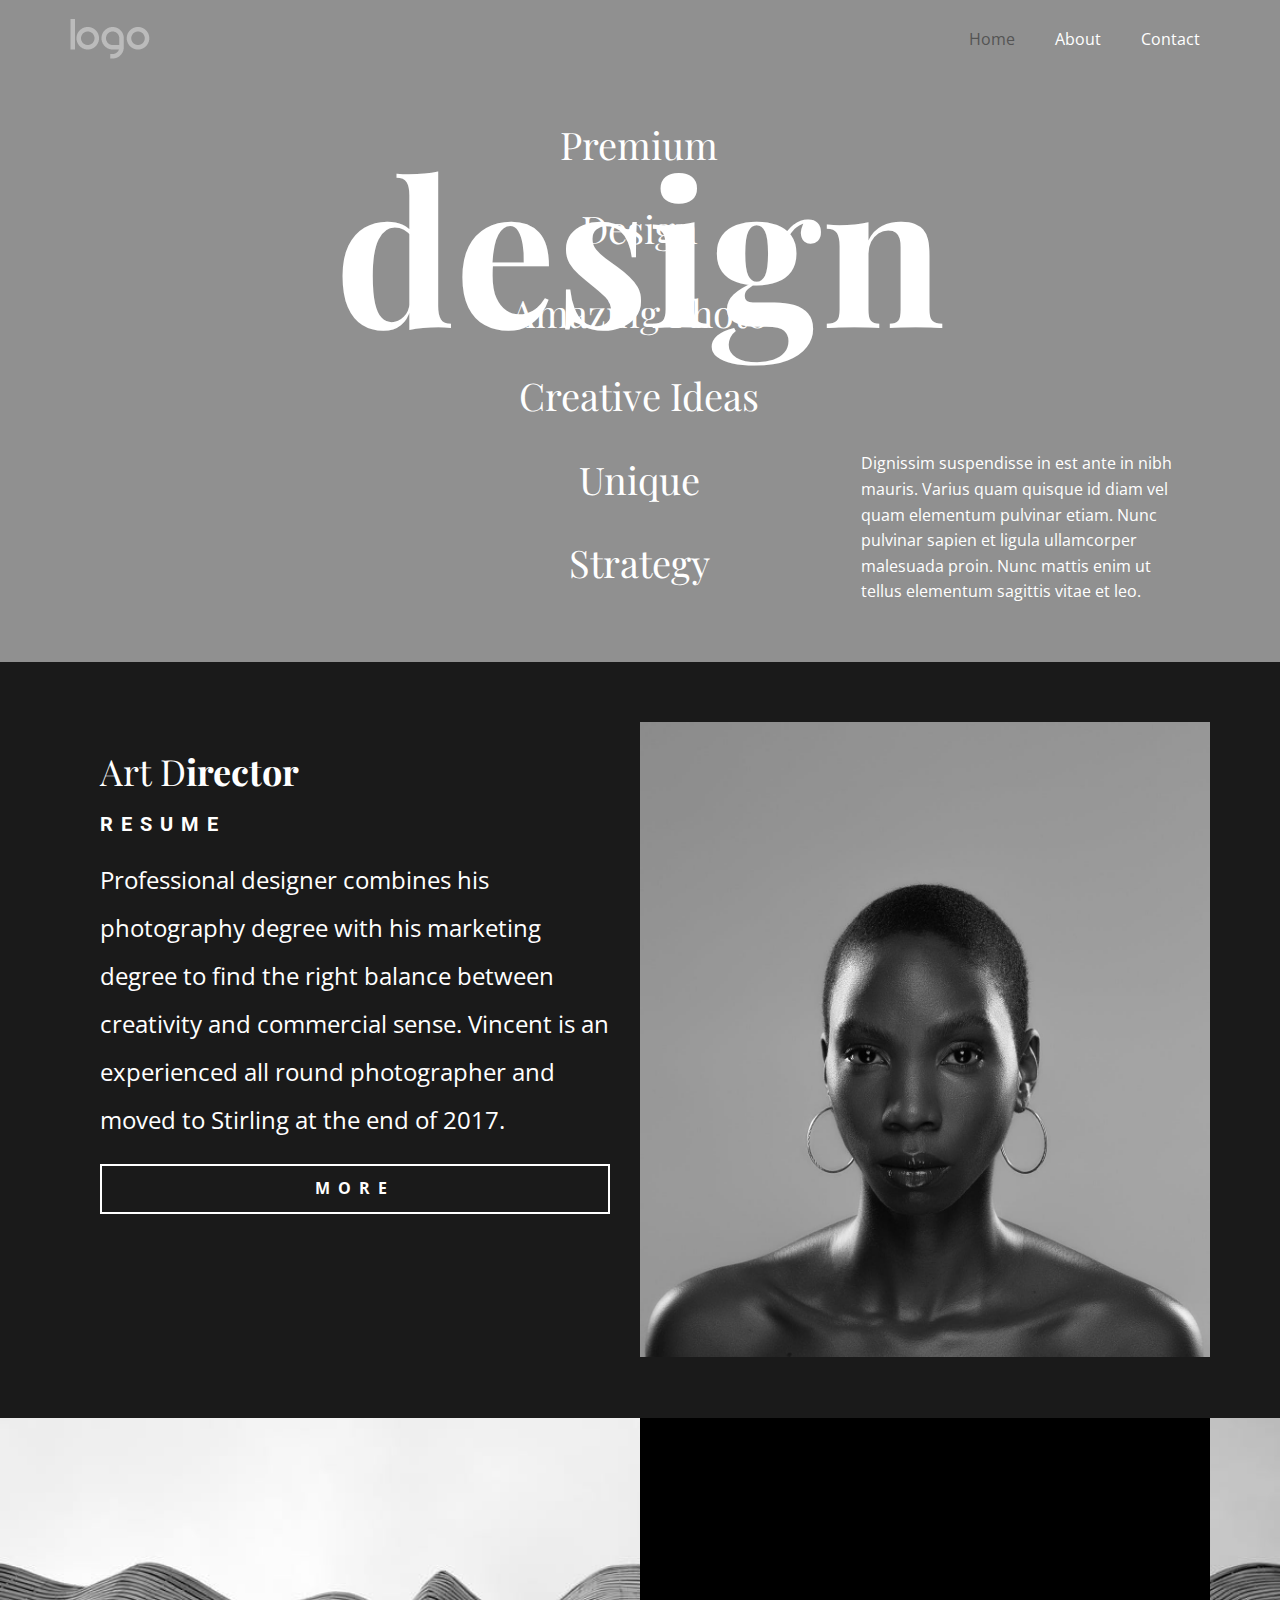
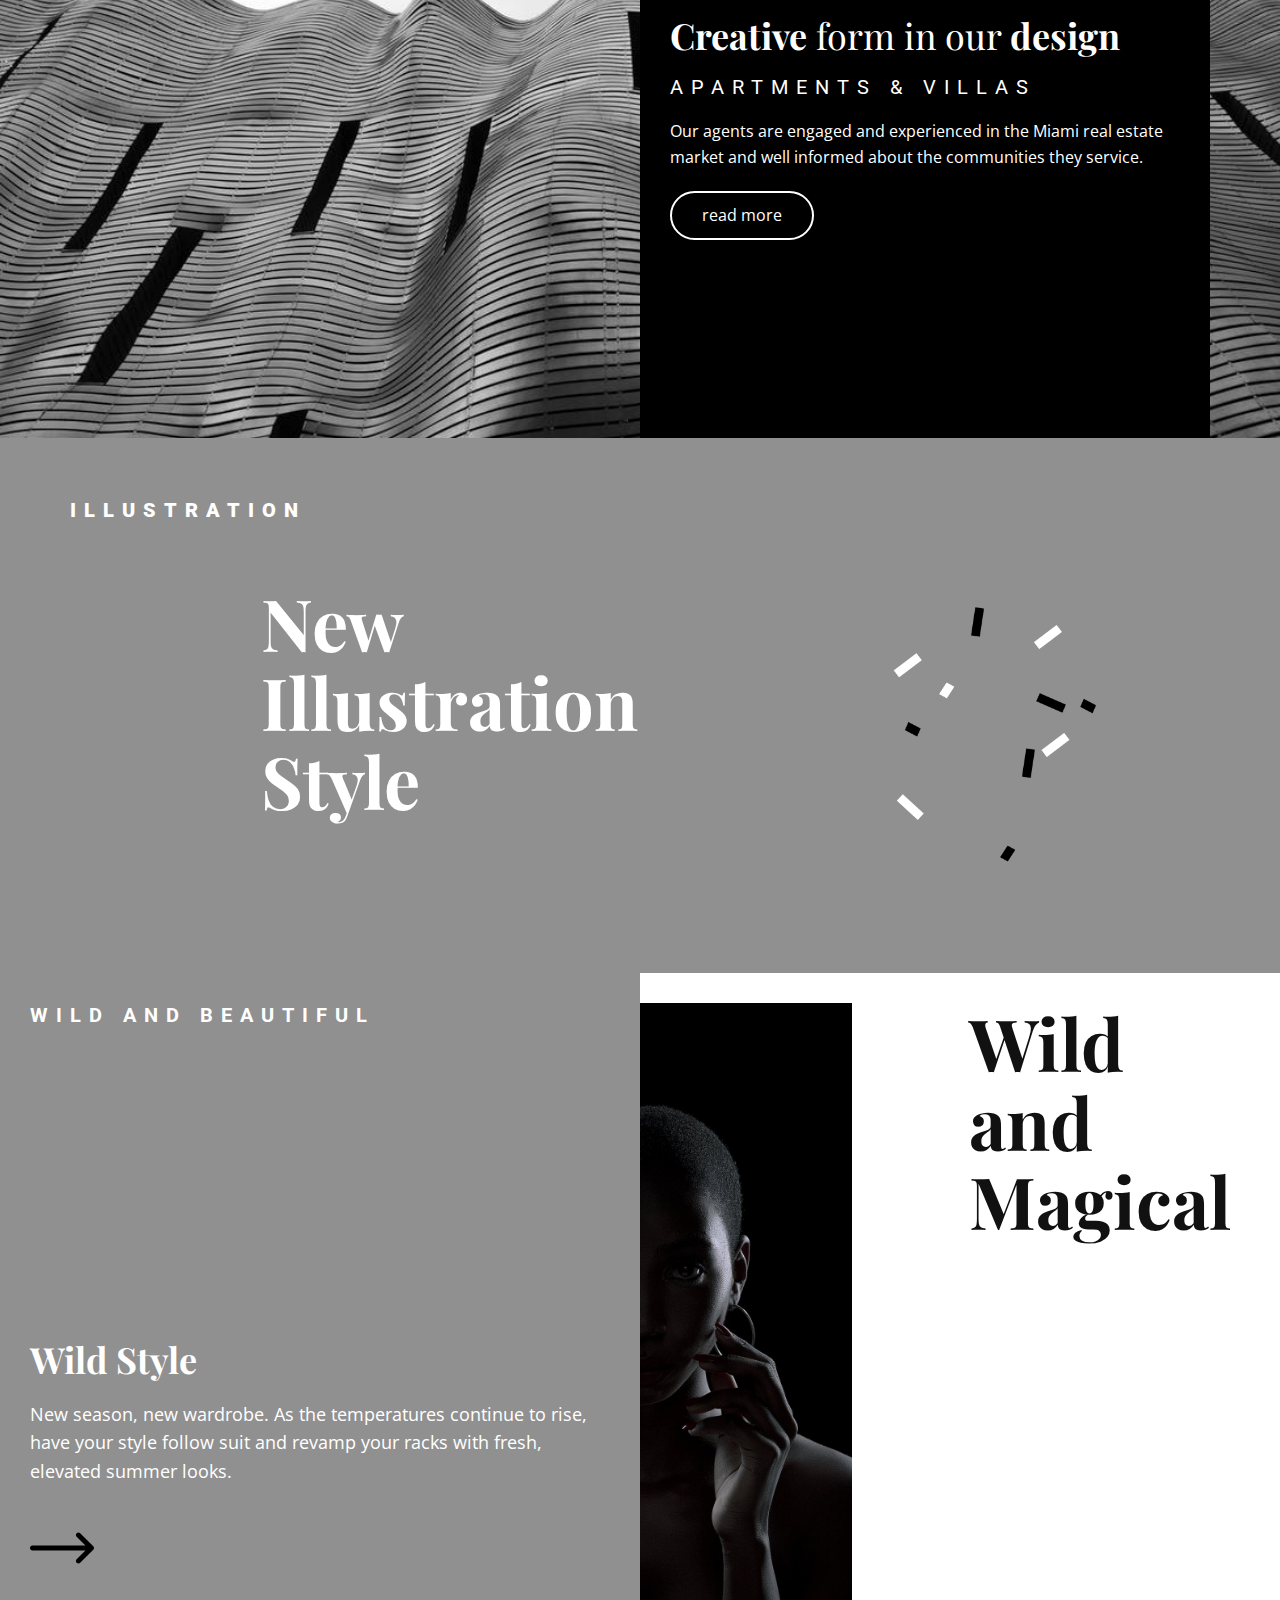
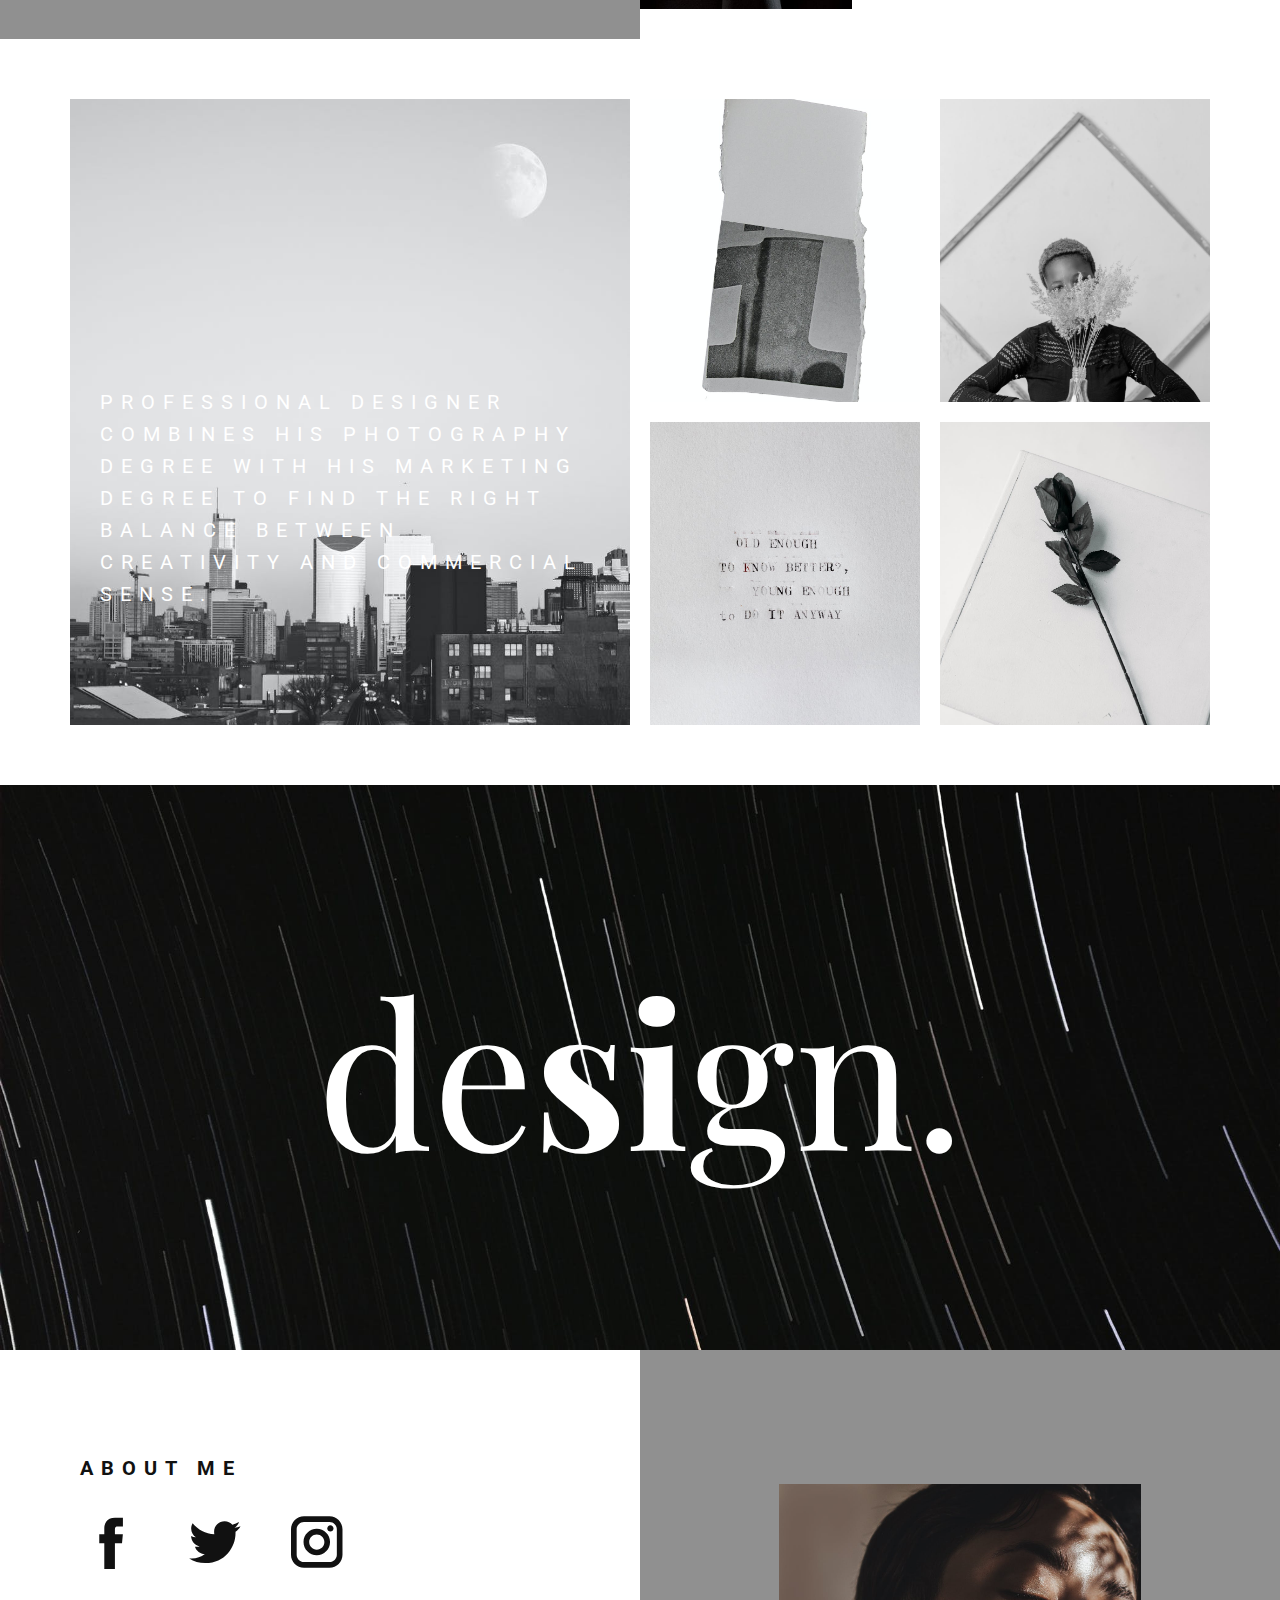
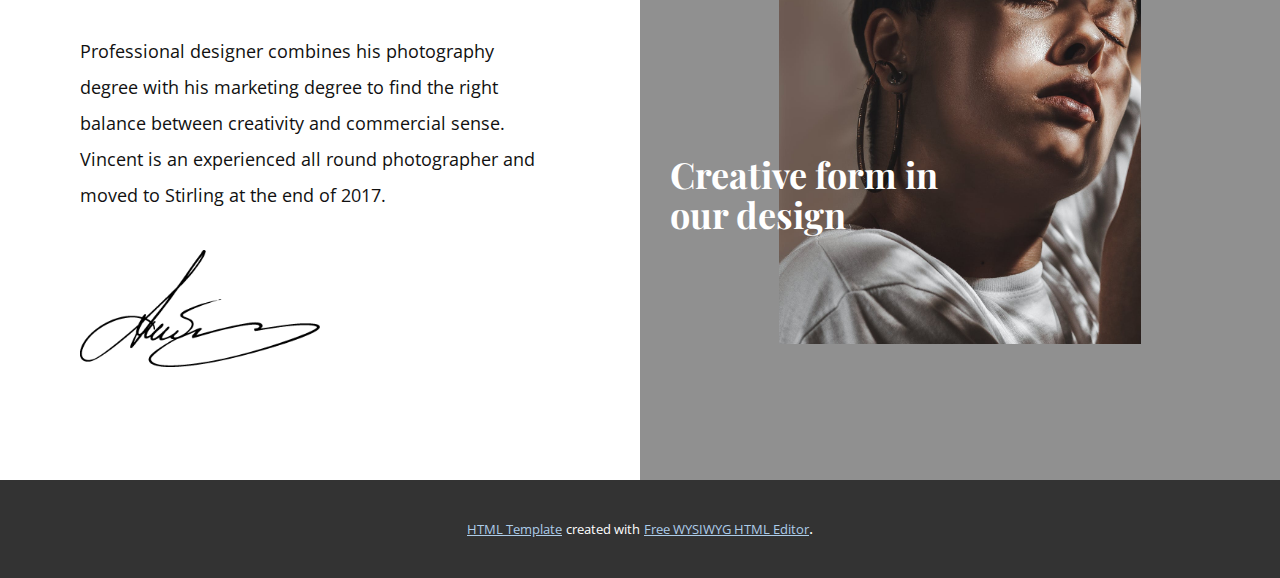
==== index.html @ 9ad0cefd "test webside" ====
<!DOCTYPE html>
<html style="font-size: 16px;">
  <head>
    <meta name="viewport" content="width=device-width, initial-scale=1.0">
    <meta charset="utf-8">
    <meta name="keywords" content="design, Premium DesignAmazing PhotoCreative IdeasUnique Strategy, Art Director, Creative form in our design, New Illustration Style, Wild Style, Wildand Magical, design., Creative form in our design">
    <meta name="description" content="">
    <meta name="page_type" content="np-template-header-footer-from-plugin">
    <title>Home</title>
    <link rel="stylesheet" href="nicepage.css" media="screen">
<link rel="stylesheet" href="Home.css" media="screen">
    <script class="u-script" type="text/javascript" src="jquery.js" defer=""></script>
    <script class="u-script" type="text/javascript" src="nicepage.js" defer=""></script>
    <meta name="generator" content="Nicepage 3.22.0, nicepage.com">
    <link id="u-theme-google-font" rel="stylesheet" href="https://fonts.googleapis.com/css?family=Roboto:100,100i,300,300i,400,400i,500,500i,700,700i,900,900i|Open+Sans:300,300i,400,400i,600,600i,700,700i,800,800i">
    <link id="u-page-google-font" rel="stylesheet" href="https://fonts.googleapis.com/css?family=Playfair+Display:400,400i,500,500i,600,600i,700,700i,800,800i,900,900i">
    
    
    
    
    
    
    
    
    
    <script type="application/ld+json">{
		"@context": "http://schema.org",
		"@type": "Organization",
		"name": "karan",
		"logo": "images/default-logo.png"
}</script>
    <meta name="theme-color" content="#478ac9">
    <meta property="og:title" content="Home">
    <meta property="og:type" content="website">
  </head>
  <body data-home-page="Home.html" data-home-page-title="Home" class="u-body u-overlap u-overlap-contrast u-overlap-transparent"><header class="u-align-center-xs u-clearfix u-custom-color-1 u-header u-header" id="sec-3ee1" data-animation-name="" data-animation-duration="0" data-animation-delay="0" data-animation-direction=""><div class="u-clearfix u-sheet u-sheet-1">
        <a href="https://nicepage.com" class="u-image u-logo u-image-1" data-image-width="80" data-image-height="40">
          <img src="images/default-logo.png" class="u-logo-image u-logo-image-1">
        </a>
        <nav class="u-align-left u-menu u-menu-dropdown u-nav-spacing-25 u-offcanvas u-menu-1">
          <div class="menu-collapse" style="font-size: 1rem; letter-spacing: 0px; font-weight: 400;">
            <a class="u-button-style u-custom-active-border-color u-custom-border u-custom-border-color u-custom-borders u-custom-hover-border-color u-custom-left-right-menu-spacing u-custom-padding-bottom u-custom-text-active-color u-custom-text-color u-custom-text-hover-color u-custom-top-bottom-menu-spacing u-nav-link" href="#" style="padding: 2px 0px; font-size: calc(1em + 4px);">
              <svg class="u-svg-link" preserveAspectRatio="xMidYMin slice" viewBox="0 0 302 302" style=""><use xmlns:xlink="http://www.w3.org/1999/xlink" xlink:href="#svg-7b92"></use></svg>
              <svg xmlns="http://www.w3.org/2000/svg" xmlns:xlink="http://www.w3.org/1999/xlink" version="1.1" id="svg-7b92" x="0px" y="0px" viewBox="0 0 302 302" style="enable-background:new 0 0 302 302;" xml:space="preserve" class="u-svg-content"><g><rect y="36" width="302" height="30"></rect><rect y="236" width="302" height="30"></rect><rect y="136" width="302" height="30"></rect>
</g><g></g><g></g><g></g><g></g><g></g><g></g><g></g><g></g><g></g><g></g><g></g><g></g><g></g><g></g><g></g></svg>
            </a>
          </div>
          <div class="u-custom-menu u-nav-container">
            <ul class="u-custom-font u-nav u-spacing-20 u-text-font u-unstyled u-nav-1"><li class="u-nav-item"><a class="u-border-active-palette-1-base u-border-hover-palette-1-base u-button-style u-nav-link u-text-active-custom-color-2 u-text-body-alt-color u-text-hover-custom-color-3" href="Home.html" style="padding: 10px;">Home</a>
</li><li class="u-nav-item"><a class="u-border-active-palette-1-base u-border-hover-palette-1-base u-button-style u-nav-link u-text-active-custom-color-2 u-text-body-alt-color u-text-hover-custom-color-3" href="About.html" style="padding: 10px;">About</a>
</li><li class="u-nav-item"><a class="u-border-active-palette-1-base u-border-hover-palette-1-base u-button-style u-nav-link u-text-active-custom-color-2 u-text-body-alt-color u-text-hover-custom-color-3" href="Contact.html" style="padding: 10px;">Contact</a>
</li></ul>
          </div>
          <div class="u-custom-menu u-nav-container-collapse">
            <div class="u-align-center u-black u-container-style u-inner-container-layout u-opacity u-opacity-95 u-sidenav">
              <div class="u-sidenav-overflow">
                <div class="u-menu-close"></div>
                <ul class="u-align-center u-nav u-popupmenu-items u-unstyled u-nav-2"><li class="u-nav-item"><a class="u-button-style u-nav-link" href="Home.html" style="padding: 10px;">Home</a>
</li><li class="u-nav-item"><a class="u-button-style u-nav-link" href="About.html" style="padding: 10px;">About</a>
</li><li class="u-nav-item"><a class="u-button-style u-nav-link" href="Contact.html" style="padding: 10px;">Contact</a>
</li></ul>
              </div>
            </div>
            <div class="u-black u-menu-overlay u-opacity u-opacity-70"></div>
          </div>
        </nav>
      </div></header>
    <section class="u-clearfix u-custom-color-1 u-section-1" id="sec-aeba">
      <div class="u-clearfix u-sheet u-sheet-1">
        <h1 class="u-align-center u-custom-font u-font-playfair-display u-text u-text-body-alt-color u-text-default u-text-1">design</h1>
        <div class="u-clearfix u-expanded-width-lg u-expanded-width-md u-expanded-width-sm u-expanded-width-xs u-layout-wrap u-layout-wrap-1">
          <div class="u-layout">
            <div class="u-layout-row">
              <div class="u-align-center u-container-style u-layout-cell u-size-30 u-layout-cell-1">
                <div class="u-container-layout u-valign-bottom u-container-layout-1">
                  <h2 class="u-custom-font u-font-playfair-display u-text u-text-white u-text-2">Premium Design<br>Amazing Photo<br>Creative Ideas<br>Unique Strategy<br>
                  </h2>
                </div>
              </div>
              <div class="u-container-style u-layout-cell u-size-30 u-layout-cell-2">
                <div class="u-container-layout u-valign-bottom-lg u-valign-bottom-md u-valign-bottom-sm u-valign-bottom-xl u-container-layout-2">
                  <p class="u-text u-text-3">Dignissim suspendisse in est ante in nibh mauris. Varius quam quisque id diam vel quam elementum pulvinar etiam. Nunc pulvinar sapien et ligula ullamcorper malesuada proin. Nunc mattis enim ut tellus elementum sagittis vitae et leo.</p>
                </div>
              </div>
            </div>
          </div>
        </div>
      </div>
    </section>
    <section class="u-align-left u-clearfix u-grey-90 u-section-2" id="carousel_1fb7">
      <div class="u-clearfix u-sheet u-sheet-1">
        <div class="u-clearfix u-expanded-width u-layout-wrap u-layout-wrap-1">
          <div class="u-layout">
            <div class="u-layout-row">
              <div class="u-container-style u-layout-cell u-left-cell u-size-30 u-layout-cell-1">
                <div class="u-container-layout u-container-layout-1">
                  <h1 class="u-custom-font u-font-playfair-display u-text u-text-body-alt-color u-text-1">Art D<b style="">irector</b>
                  </h1>
                  <h4 class="u-text u-text-2">resume</h4>
                  <p class="u-text u-text-3">Professional designer combines his photography degree with his marketing degree to find the right balance between creativity and commercial sense. Vincent is an experienced all round photographer and moved to Stirling at the end of 2017.</p>
                  <a href="https://nicepage.com/c/pricing-website-templates" class="u-border-2 u-border-white u-btn u-button-style u-hover-black u-none u-text-body-alt-color u-text-hover-white u-btn-1">more</a>
                </div>
              </div>
              <div class="u-container-style u-image u-layout-cell u-right-cell u-size-30 u-image-1" data-image-width="1200" data-image-height="1500">
                <div class="u-container-layout u-container-layout-2"></div>
              </div>
            </div>
          </div>
        </div>
      </div>
    </section>
    <section class="u-clearfix u-image u-section-3" id="carousel_cef8">
      <div class="u-clearfix u-sheet u-sheet-1">
        <div class="u-black u-container-style u-expanded-width-xs u-group u-group-1">
          <div class="u-container-layout u-valign-middle u-container-layout-1">
            <h2 class="u-custom-font u-font-playfair-display u-text u-text-default u-text-1"><b>Creative</b> form in our <b>design</b>
            </h2>
            <h5 class="u-text u-text-default u-text-2">Apartments&nbsp;&amp; Villas</h5>
            <p class="u-text u-text-default u-text-3">Our agents are engaged and experienced in the Miami real estate market and well informed about the communities they service.&nbsp;</p>
            <a href="https://nicepage.com/k/interactive-website-templates" class="u-border-2 u-border-white u-btn u-btn-round u-button-style u-none u-radius-30 u-btn-1">read more</a>
          </div>
        </div>
      </div>
    </section>
    <section class="u-clearfix u-custom-color-1 u-section-4" id="carousel_3bce">
      <div class="u-clearfix u-sheet u-sheet-1">
        <h4 class="u-text u-text-1">Illustration</h4>
        <div class="u-clearfix u-layout-wrap u-layout-wrap-1">
          <div class="u-layout">
            <div class="u-layout-row">
              <div class="u-align-left u-container-style u-layout-cell u-left-cell u-size-30-lg u-size-30-xl u-size-37-md u-size-37-sm u-size-37-xs u-layout-cell-1">
                <div class="u-container-layout u-container-layout-1">
                  <h1 class="u-custom-font u-font-playfair-display u-text u-text-2">New <font class="u-text-body-alt-color">Illustration</font> Style
                  </h1>
                </div>
              </div>
              <div class="u-container-style u-layout-cell u-right-cell u-size-23-md u-size-23-sm u-size-23-xs u-size-30-lg u-size-30-xl u-layout-cell-2">
                <div class="u-container-layout u-valign-middle-lg u-valign-middle-xl u-container-layout-2">
                  <img src="images/Untitled-3.png" alt="" class="u-expanded-width-md u-image u-image-default u-image-1" data-image-width="525" data-image-height="459">
                </div>
              </div>
            </div>
          </div>
        </div>
      </div>
    </section>
    <section class="u-clearfix u-valign-middle-sm u-valign-middle-xs u-section-5" id="carousel_fb68">
      <div class="u-clearfix u-expanded-width u-layout-wrap u-layout-wrap-1">
        <div class="u-layout">
          <div class="u-layout-row">
            <div class="u-container-style u-custom-color-1 u-layout-cell u-size-30 u-layout-cell-1">
              <div class="u-container-layout u-container-layout-1">
                <h6 class="u-align-left u-text u-text-1">wild and beautiful</h6>
                <h2 class="u-custom-font u-font-playfair-display u-text u-text-2">Wild Style</h2>
                <p class="u-text u-text-default u-text-3">New season, new wardrobe. As the temperatures continue to rise, have your style follow suit and revamp your racks with fresh, elevated summer looks.</p><span class="u-icon u-icon-circle u-text-black u-icon-1"><svg class="u-svg-link" preserveAspectRatio="xMidYMin slice" viewBox="0 0 512 512" style=""><use xmlns:xlink="http://www.w3.org/1999/xlink" xlink:href="#svg-0090"></use></svg><svg xmlns="http://www.w3.org/2000/svg" xmlns:xlink="http://www.w3.org/1999/xlink" version="1.1" xml:space="preserve" class="u-svg-content" viewBox="0 0 512 512" x="0px" y="0px" id="svg-0090" style="enable-background:new 0 0 512 512;"><g><g><path d="M506.134,241.843c-0.006-0.006-0.011-0.013-0.018-0.019l-104.504-104c-7.829-7.791-20.492-7.762-28.285,0.068    c-7.792,7.829-7.762,20.492,0.067,28.284L443.558,236H20c-11.046,0-20,8.954-20,20c0,11.046,8.954,20,20,20h423.557    l-70.162,69.824c-7.829,7.792-7.859,20.455-0.067,28.284c7.793,7.831,20.457,7.858,28.285,0.068l104.504-104    c0.006-0.006,0.011-0.013,0.018-0.019C513.968,262.339,513.943,249.635,506.134,241.843z"></path>
</g>
</g></svg></span>
              </div>
            </div>
            <div class="u-container-style u-layout-cell u-size-14 u-layout-cell-2">
              <div class="u-container-layout u-valign-middle-md u-valign-middle-sm u-valign-middle-xs u-valign-top-lg u-valign-top-xl u-container-layout-2">
                <img class="u-image u-image-1" src="images/pexels-photo-5702038.jpeg">
              </div>
            </div>
            <div class="u-container-style u-layout-cell u-size-16 u-layout-cell-3">
              <div class="u-container-layout u-valign-top-md u-valign-top-sm u-valign-top-xs u-container-layout-3">
                <h1 class="u-custom-font u-font-playfair-display u-text u-title u-text-4">Wild<br>and Magical
                </h1>
              </div>
            </div>
          </div>
        </div>
      </div>
    </section>
    <section class="u-clearfix u-section-6" id="carousel_2c53">
      <div class="u-clearfix u-sheet u-valign-middle u-sheet-1">
        <div class="u-clearfix u-expanded-width u-gutter-20 u-layout-wrap u-layout-wrap-1">
          <div class="u-layout">
            <div class="u-layout-row">
              <div class="u-size-30 u-size-60-md">
                <div class="u-layout-col">
                  <div class="u-container-style u-image u-layout-cell u-size-60 u-image-1">
                    <div class="u-container-layout u-valign-middle u-container-layout-1">
                      <h5 class="u-text u-text-body-alt-color u-text-1">Professional designer combines his photography degree with his marketing degree to find the right balance between creativity and commercial sense.</h5>
                    </div>
                  </div>
                </div>
              </div>
              <div class="u-size-30 u-size-60-md">
                <div class="u-layout-col">
                  <div class="u-size-30">
                    <div class="u-layout-row">
                      <div class="u-container-style u-image u-layout-cell u-size-30 u-image-2">
                        <div class="u-container-layout u-container-layout-2"></div>
                      </div>
                      <div class="u-container-style u-image u-layout-cell u-size-30 u-image-3">
                        <div class="u-container-layout u-container-layout-3"></div>
                      </div>
                    </div>
                  </div>
                  <div class="u-size-30">
                    <div class="u-layout-row">
                      <div class="u-container-style u-image u-layout-cell u-size-30 u-image-4">
                        <div class="u-container-layout u-container-layout-4"></div>
                      </div>
                      <div class="u-container-style u-image u-layout-cell u-size-30 u-image-5">
                        <div class="u-container-layout u-container-layout-5"></div>
                      </div>
                    </div>
                  </div>
                </div>
              </div>
            </div>
          </div>
        </div>
      </div>
    </section>
    <section class="u-align-center u-clearfix u-image u-section-7" id="carousel_6a40">
      <div class="u-clearfix u-sheet u-valign-middle u-sheet-1">
        <h1 class="u-custom-font u-font-playfair-display u-text u-text-body-alt-color u-text-default u-text-1">de<b>si</b>gn.
        </h1>
      </div>
    </section>
    <section class="u-clearfix u-section-8" id="carousel_0523">
      <div class="u-clearfix u-expanded-width u-layout-wrap u-layout-wrap-1">
        <div class="u-layout">
          <div class="u-layout-row">
            <div class="u-align-left u-container-style u-layout-cell u-size-30 u-layout-cell-1">
              <div class="u-container-layout u-valign-middle u-container-layout-1">
                <h4 class="u-text u-text-default u-text-1">About Me</h4>
                <div class="u-social-icons u-spacing-39 u-social-icons-1">
                  <a class="u-social-url" target="_blank" href=""><span class="u-icon u-icon-circle u-social-facebook u-social-icon u-icon-1"><svg class="u-svg-link" preserveAspectRatio="xMidYMin slice" viewBox="0 0 112 112" style=""><use xmlns:xlink="http://www.w3.org/1999/xlink" xlink:href="#svg-2d17"></use></svg><svg xmlns="http://www.w3.org/2000/svg" xmlns:xlink="http://www.w3.org/1999/xlink" version="1.1" xml:space="preserve" class="u-svg-content" viewBox="0 0 112 112" x="0px" y="0px" id="svg-2d17"><path d="M75.5,28.8H65.4c-1.5,0-4,0.9-4,4.3v9.4h13.9l-1.5,15.8H61.4v45.1H42.8V58.3h-8.8V42.4h8.8V32.2 c0-7.4,3.4-18.8,18.8-18.8h13.8v15.4H75.5z"></path></svg></span>
                  </a>
                  <a class="u-social-url" target="_blank" href=""><span class="u-icon u-icon-circle u-social-icon u-social-twitter u-icon-2"><svg class="u-svg-link" preserveAspectRatio="xMidYMin slice" viewBox="0 0 112 112" style=""><use xmlns:xlink="http://www.w3.org/1999/xlink" xlink:href="#svg-f4f7"></use></svg><svg xmlns="http://www.w3.org/2000/svg" xmlns:xlink="http://www.w3.org/1999/xlink" version="1.1" xml:space="preserve" class="u-svg-content" viewBox="0 0 112 112" x="0px" y="0px" id="svg-f4f7"><path d="M92.2,38.2c0,0.8,0,1.6,0,2.3c0,24.3-18.6,52.4-52.6,52.4c-10.6,0.1-20.2-2.9-28.5-8.2 c1.4,0.2,2.9,0.2,4.4,0.2c8.7,0,16.7-2.9,23-7.9c-8.1-0.2-14.9-5.5-17.3-12.8c1.1,0.2,2.4,0.2,3.4,0.2c1.6,0,3.3-0.2,4.8-0.7 c-8.4-1.6-14.9-9.2-14.9-18c0-0.2,0-0.2,0-0.2c2.5,1.4,5.4,2.2,8.4,2.3c-5-3.3-8.3-8.9-8.3-15.4c0-3.4,1-6.5,2.5-9.2 c9.1,11.1,22.7,18.5,38,19.2c-0.2-1.4-0.4-2.8-0.4-4.3c0.1-10,8.3-18.2,18.5-18.2c5.4,0,10.1,2.2,13.5,5.7c4.3-0.8,8.1-2.3,11.7-4.5 c-1.4,4.3-4.3,7.9-8.1,10.1c3.7-0.4,7.3-1.4,10.6-2.9C98.9,32.3,95.7,35.5,92.2,38.2z"></path></svg></span>
                  </a>
                  <a class="u-social-url" target="_blank" href=""><span class="u-icon u-icon-circle u-social-icon u-social-instagram u-icon-3"><svg class="u-svg-link" preserveAspectRatio="xMidYMin slice" viewBox="0 0 112 112" style=""><use xmlns:xlink="http://www.w3.org/1999/xlink" xlink:href="#svg-0daf"></use></svg><svg xmlns="http://www.w3.org/2000/svg" xmlns:xlink="http://www.w3.org/1999/xlink" version="1.1" xml:space="preserve" class="u-svg-content" viewBox="0 0 112 112" x="0px" y="0px" id="svg-0daf"><path d="M55.9,32.9c-12.8,0-23.2,10.4-23.2,23.2s10.4,23.2,23.2,23.2s23.2-10.4,23.2-23.2S68.7,32.9,55.9,32.9z M55.9,69.4c-7.4,0-13.3-6-13.3-13.3c-0.1-7.4,6-13.3,13.3-13.3s13.3,6,13.3,13.3C69.3,63.5,63.3,69.4,55.9,69.4z"></path><path d="M79.7,26.8c-3,0-5.4,2.5-5.4,5.4s2.5,5.4,5.4,5.4c3,0,5.4-2.5,5.4-5.4S82.7,26.8,79.7,26.8z"></path><path d="M78.2,11H33.5C21,11,10.8,21.3,10.8,33.7v44.7c0,12.6,10.2,22.8,22.7,22.8h44.7c12.6,0,22.7-10.2,22.7-22.7 V33.7C100.8,21.1,90.6,11,78.2,11z M91,78.4c0,7.1-5.8,12.8-12.8,12.8H33.5c-7.1,0-12.8-5.8-12.8-12.8V33.7 c0-7.1,5.8-12.8,12.8-12.8h44.7c7.1,0,12.8,5.8,12.8,12.8V78.4z"></path></svg></span>
                  </a>
                </div>
                <p class="u-text u-text-2">Professional designer combines his photography degree with his marketing degree to find the right balance between creativity and commercial sense. Vincent is an experienced all round photographer and moved to Stirling at the end of 2017.</p>
                <img src="images/___._.png" alt="" class="u-image u-image-contain u-image-default u-image-1" data-image-width="320" data-image-height="155">
              </div>
            </div>
            <div class="u-container-style u-custom-color-1 u-layout-cell u-size-30 u-layout-cell-2">
              <div class="u-container-layout u-valign-middle-lg u-valign-middle-md u-valign-middle-xl u-container-layout-2">
                <img src="images/pexels-photo-5069165.jpeg" alt="" class="u-image u-image-default u-image-2" data-image-width="1181" data-image-height="1500">
                <h2 class="u-custom-font u-font-playfair-display u-text u-text-body-alt-color u-text-3">Creative form in our design<br>
                </h2>
              </div>
            </div>
          </div>
        </div>
      </div>
    </section>
    
    
    
    <section class="u-backlink u-clearfix u-grey-80">
      <a class="u-link" href="https://nicepage.com/html-templates" target="_blank">
        <span>HTML Template</span>
      </a>
      <p class="u-text">
        <span>created with</span>
      </p>
      <a class="u-link" href="https://nicepage.com/wysiwyg-html-editor" target="_blank">
        <span>Free WYSIWYG HTML Editor</span>
      </a>. 
    </section>
  </body>
</html>
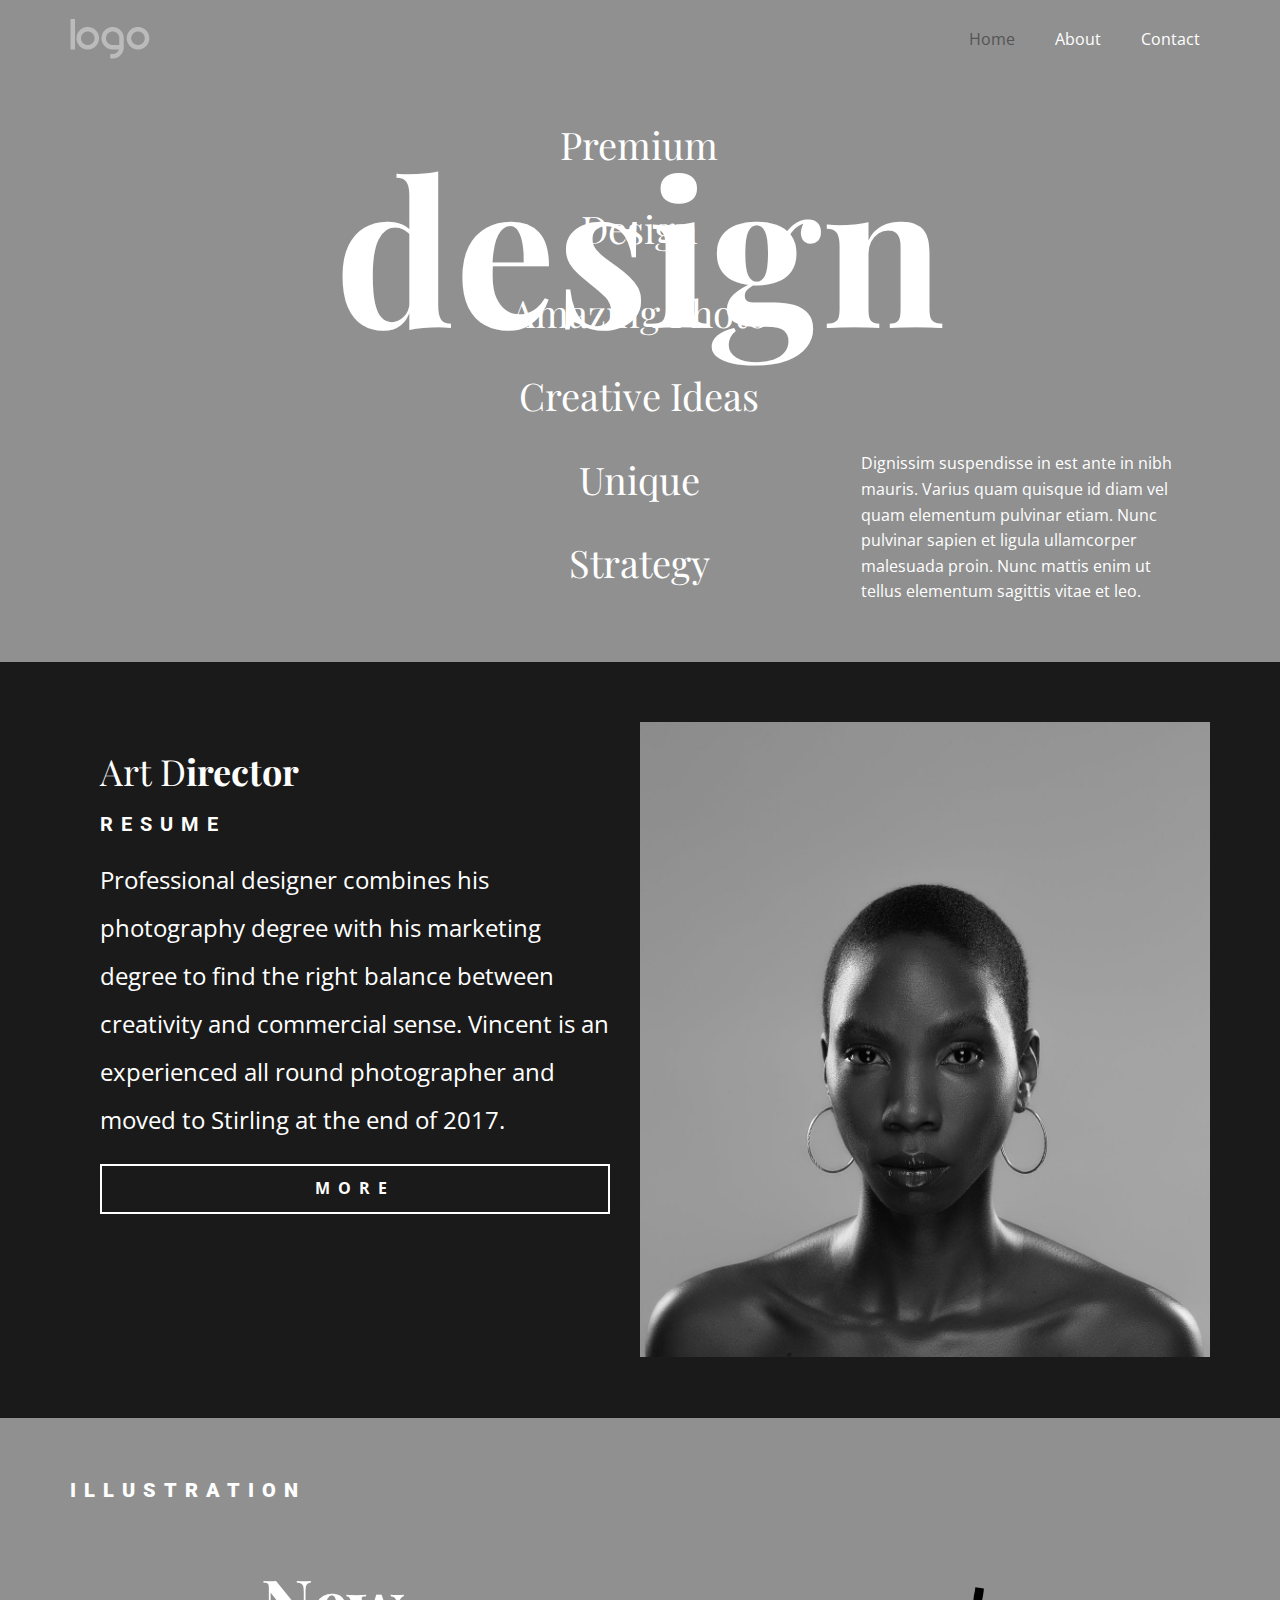
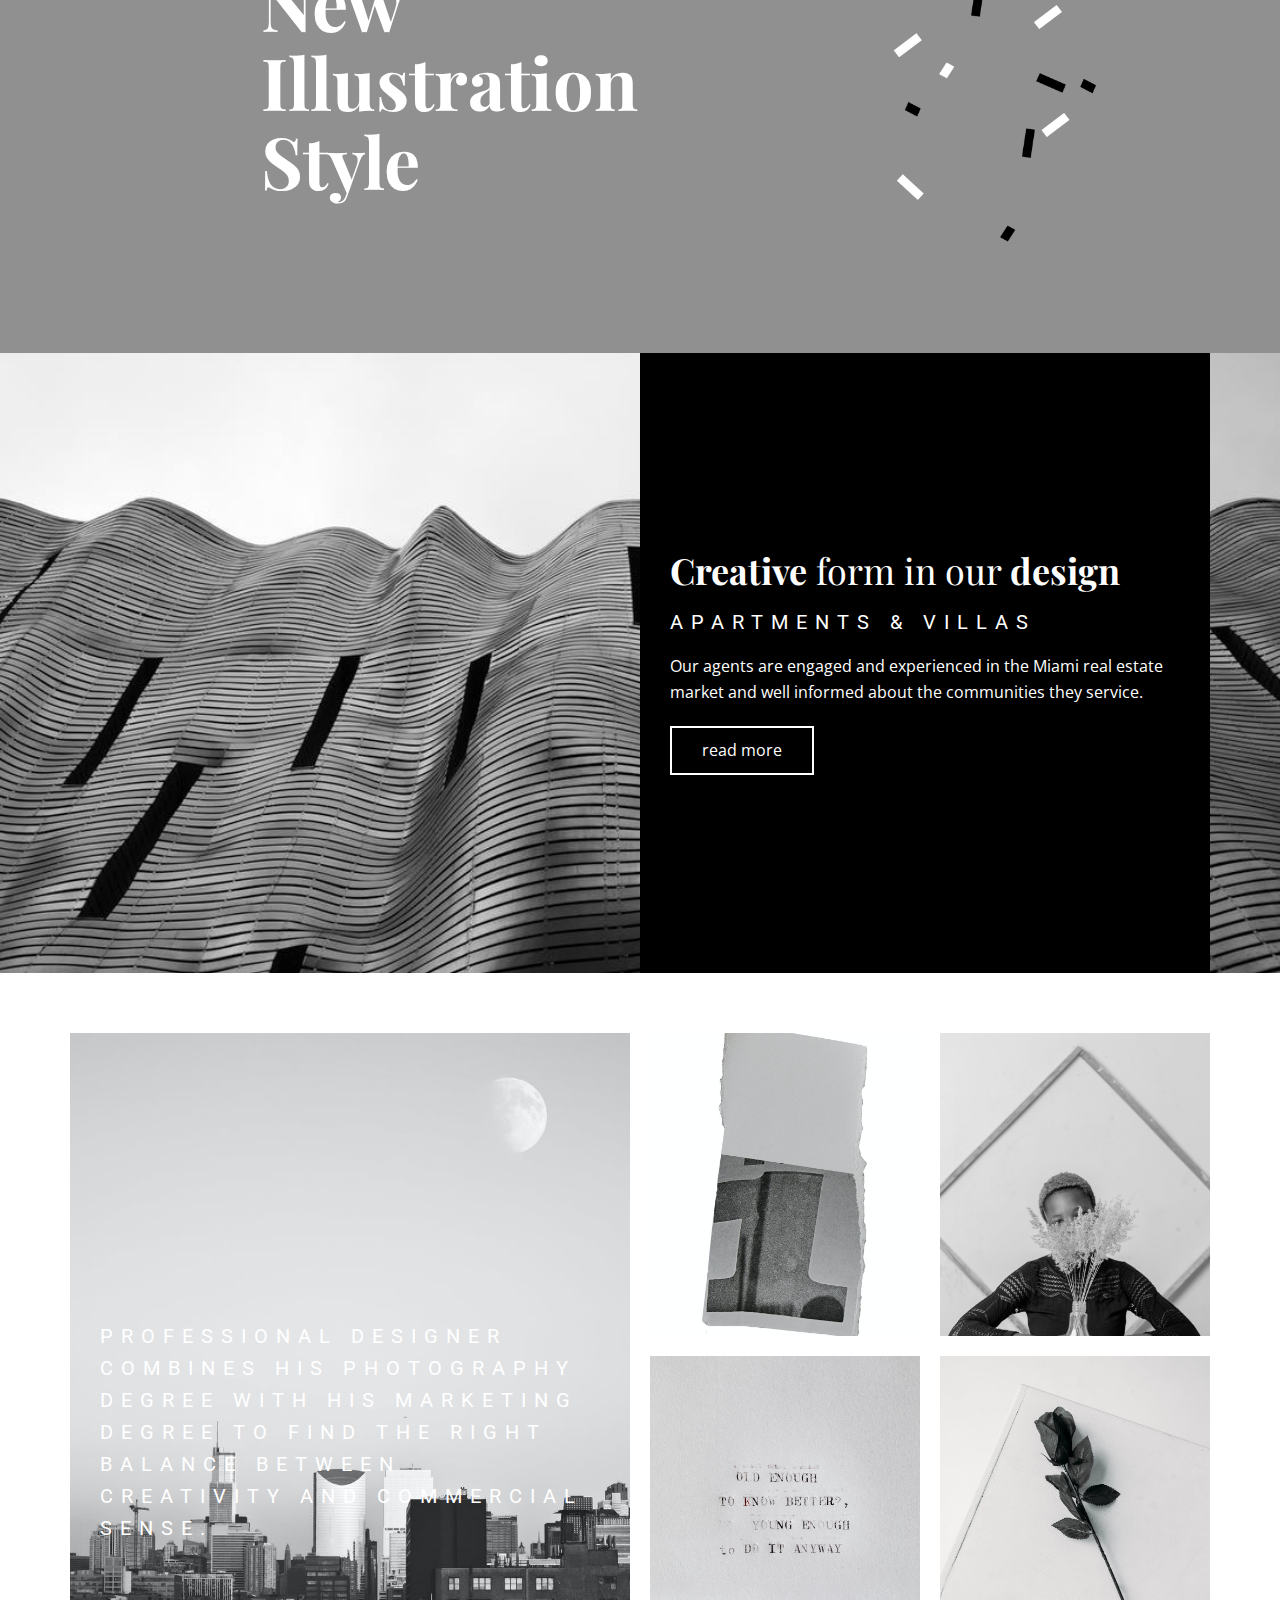
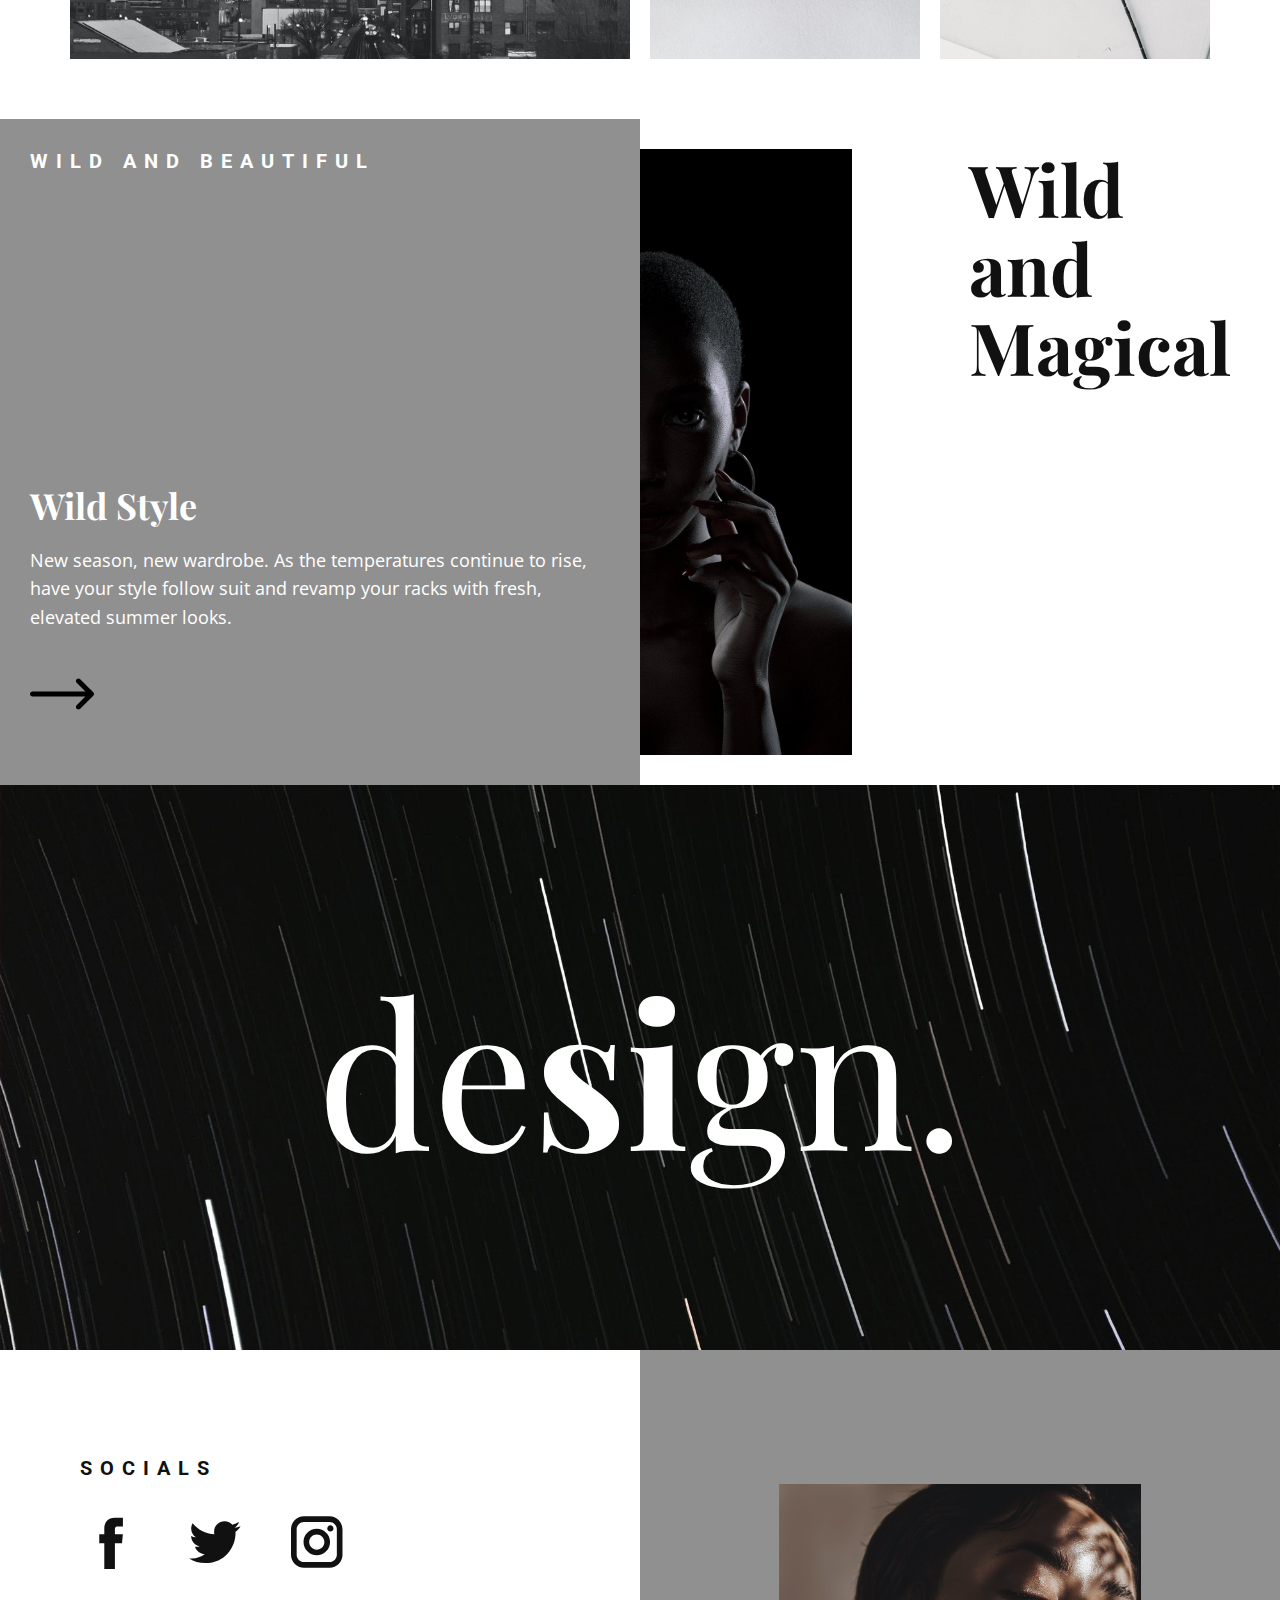
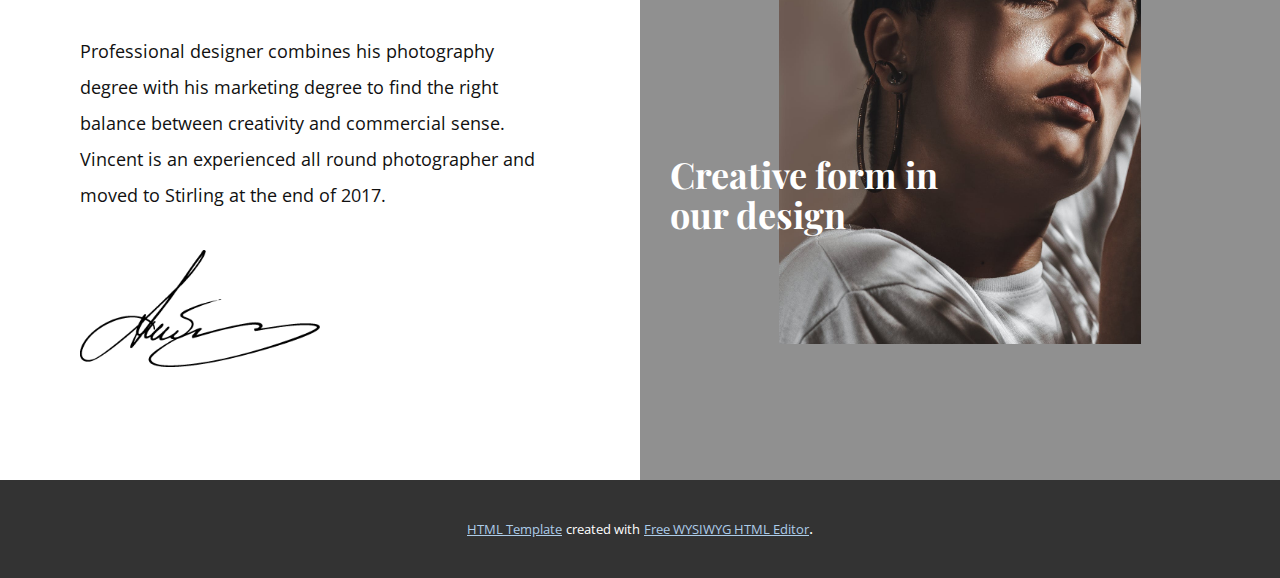
==== commit edb2d0c5: "Add files via upload" ====
--- a/index.html
+++ b/index.html
@@ -109,7 +109,29 @@
         </div>
       </div>
     </section>
-    <section class="u-clearfix u-image u-section-3" id="carousel_cef8">
+    <section class="u-clearfix u-custom-color-1 u-section-3" id="carousel_3bce">
+      <div class="u-clearfix u-sheet u-sheet-1">
+        <h4 class="u-text u-text-1">Illustration</h4>
+        <div class="u-clearfix u-layout-wrap u-layout-wrap-1">
+          <div class="u-layout">
+            <div class="u-layout-row">
+              <div class="u-align-left u-container-style u-layout-cell u-left-cell u-size-30-lg u-size-30-xl u-size-37-md u-size-37-sm u-size-37-xs u-layout-cell-1">
+                <div class="u-container-layout u-container-layout-1">
+                  <h1 class="u-custom-font u-font-playfair-display u-text u-text-2">New <font class="u-text-body-alt-color">Illustration</font> Style
+                  </h1>
+                </div>
+              </div>
+              <div class="u-container-style u-layout-cell u-right-cell u-size-23-md u-size-23-sm u-size-23-xs u-size-30-lg u-size-30-xl u-layout-cell-2">
+                <div class="u-container-layout u-valign-middle-lg u-valign-middle-xl u-container-layout-2">
+                  <img src="images/Untitled-3.png" alt="" class="u-expanded-width-md u-image u-image-default u-image-1" data-image-width="525" data-image-height="459">
+                </div>
+              </div>
+            </div>
+          </div>
+        </div>
+      </div>
+    </section>
+    <section class="u-clearfix u-image u-section-4" id="carousel_cef8">
       <div class="u-clearfix u-sheet u-sheet-1">
         <div class="u-black u-container-style u-expanded-width-xs u-group u-group-1">
           <div class="u-container-layout u-valign-middle u-container-layout-1">
@@ -117,34 +139,55 @@
             </h2>
             <h5 class="u-text u-text-default u-text-2">Apartments&nbsp;&amp; Villas</h5>
             <p class="u-text u-text-default u-text-3">Our agents are engaged and experienced in the Miami real estate market and well informed about the communities they service.&nbsp;</p>
-            <a href="https://nicepage.com/k/interactive-website-templates" class="u-border-2 u-border-white u-btn u-btn-round u-button-style u-none u-radius-30 u-btn-1">read more</a>
-          </div>
-        </div>
-      </div>
-    </section>
-    <section class="u-clearfix u-custom-color-1 u-section-4" id="carousel_3bce">
-      <div class="u-clearfix u-sheet u-sheet-1">
-        <h4 class="u-text u-text-1">Illustration</h4>
-        <div class="u-clearfix u-layout-wrap u-layout-wrap-1">
-          <div class="u-layout">
-            <div class="u-layout-row">
-              <div class="u-align-left u-container-style u-layout-cell u-left-cell u-size-30-lg u-size-30-xl u-size-37-md u-size-37-sm u-size-37-xs u-layout-cell-1">
-                <div class="u-container-layout u-container-layout-1">
-                  <h1 class="u-custom-font u-font-playfair-display u-text u-text-2">New <font class="u-text-body-alt-color">Illustration</font> Style
-                  </h1>
-                </div>
-              </div>
-              <div class="u-container-style u-layout-cell u-right-cell u-size-23-md u-size-23-sm u-size-23-xs u-size-30-lg u-size-30-xl u-layout-cell-2">
-                <div class="u-container-layout u-valign-middle-lg u-valign-middle-xl u-container-layout-2">
-                  <img src="images/Untitled-3.png" alt="" class="u-expanded-width-md u-image u-image-default u-image-1" data-image-width="525" data-image-height="459">
-                </div>
-              </div>
-            </div>
-          </div>
-        </div>
-      </div>
-    </section>
-    <section class="u-clearfix u-valign-middle-sm u-valign-middle-xs u-section-5" id="carousel_fb68">
+            <a href="https://nicepage.com/k/interactive-website-templates" class="u-border-2 u-border-white u-btn u-button-style u-none u-btn-1">read more</a>
+          </div>
+        </div>
+      </div>
+    </section>
+    <section class="u-clearfix u-section-5" id="carousel_2c53">
+      <div class="u-clearfix u-sheet u-valign-middle u-sheet-1">
+        <div class="u-clearfix u-expanded-width u-gutter-20 u-layout-wrap u-layout-wrap-1">
+          <div class="u-layout">
+            <div class="u-layout-row">
+              <div class="u-size-30 u-size-60-md">
+                <div class="u-layout-col">
+                  <div class="u-container-style u-image u-layout-cell u-size-60 u-image-1">
+                    <div class="u-container-layout u-valign-middle u-container-layout-1">
+                      <h5 class="u-text u-text-body-alt-color u-text-1">Professional designer combines his photography degree with his marketing degree to find the right balance between creativity and commercial sense.</h5>
+                    </div>
+                  </div>
+                </div>
+              </div>
+              <div class="u-size-30 u-size-60-md">
+                <div class="u-layout-col">
+                  <div class="u-size-30">
+                    <div class="u-layout-row">
+                      <div class="u-container-style u-image u-layout-cell u-size-30 u-image-2">
+                        <div class="u-container-layout u-container-layout-2"></div>
+                      </div>
+                      <div class="u-container-style u-image u-layout-cell u-size-30 u-image-3">
+                        <div class="u-container-layout u-container-layout-3"></div>
+                      </div>
+                    </div>
+                  </div>
+                  <div class="u-size-30">
+                    <div class="u-layout-row">
+                      <div class="u-container-style u-image u-layout-cell u-size-30 u-image-4">
+                        <div class="u-container-layout u-container-layout-4"></div>
+                      </div>
+                      <div class="u-container-style u-image u-layout-cell u-size-30 u-image-5">
+                        <div class="u-container-layout u-container-layout-5"></div>
+                      </div>
+                    </div>
+                  </div>
+                </div>
+              </div>
+            </div>
+          </div>
+        </div>
+      </div>
+    </section>
+    <section class="u-clearfix u-valign-middle-sm u-valign-middle-xs u-section-6" id="carousel_fb68">
       <div class="u-clearfix u-expanded-width u-layout-wrap u-layout-wrap-1">
         <div class="u-layout">
           <div class="u-layout-row">
@@ -172,49 +215,6 @@
         </div>
       </div>
     </section>
-    <section class="u-clearfix u-section-6" id="carousel_2c53">
-      <div class="u-clearfix u-sheet u-valign-middle u-sheet-1">
-        <div class="u-clearfix u-expanded-width u-gutter-20 u-layout-wrap u-layout-wrap-1">
-          <div class="u-layout">
-            <div class="u-layout-row">
-              <div class="u-size-30 u-size-60-md">
-                <div class="u-layout-col">
-                  <div class="u-container-style u-image u-layout-cell u-size-60 u-image-1">
-                    <div class="u-container-layout u-valign-middle u-container-layout-1">
-                      <h5 class="u-text u-text-body-alt-color u-text-1">Professional designer combines his photography degree with his marketing degree to find the right balance between creativity and commercial sense.</h5>
-                    </div>
-                  </div>
-                </div>
-              </div>
-              <div class="u-size-30 u-size-60-md">
-                <div class="u-layout-col">
-                  <div class="u-size-30">
-                    <div class="u-layout-row">
-                      <div class="u-container-style u-image u-layout-cell u-size-30 u-image-2">
-                        <div class="u-container-layout u-container-layout-2"></div>
-                      </div>
-                      <div class="u-container-style u-image u-layout-cell u-size-30 u-image-3">
-                        <div class="u-container-layout u-container-layout-3"></div>
-                      </div>
-                    </div>
-                  </div>
-                  <div class="u-size-30">
-                    <div class="u-layout-row">
-                      <div class="u-container-style u-image u-layout-cell u-size-30 u-image-4">
-                        <div class="u-container-layout u-container-layout-4"></div>
-                      </div>
-                      <div class="u-container-style u-image u-layout-cell u-size-30 u-image-5">
-                        <div class="u-container-layout u-container-layout-5"></div>
-                      </div>
-                    </div>
-                  </div>
-                </div>
-              </div>
-            </div>
-          </div>
-        </div>
-      </div>
-    </section>
     <section class="u-align-center u-clearfix u-image u-section-7" id="carousel_6a40">
       <div class="u-clearfix u-sheet u-valign-middle u-sheet-1">
         <h1 class="u-custom-font u-font-playfair-display u-text u-text-body-alt-color u-text-default u-text-1">de<b>si</b>gn.
@@ -227,7 +227,7 @@
           <div class="u-layout-row">
             <div class="u-align-left u-container-style u-layout-cell u-size-30 u-layout-cell-1">
               <div class="u-container-layout u-valign-middle u-container-layout-1">
-                <h4 class="u-text u-text-default u-text-1">About Me</h4>
+                <h4 class="u-text u-text-default u-text-1">socials</h4>
                 <div class="u-social-icons u-spacing-39 u-social-icons-1">
                   <a class="u-social-url" target="_blank" href=""><span class="u-icon u-icon-circle u-social-facebook u-social-icon u-icon-1"><svg class="u-svg-link" preserveAspectRatio="xMidYMin slice" viewBox="0 0 112 112" style=""><use xmlns:xlink="http://www.w3.org/1999/xlink" xlink:href="#svg-2d17"></use></svg><svg xmlns="http://www.w3.org/2000/svg" xmlns:xlink="http://www.w3.org/1999/xlink" version="1.1" xml:space="preserve" class="u-svg-content" viewBox="0 0 112 112" x="0px" y="0px" id="svg-2d17"><path d="M75.5,28.8H65.4c-1.5,0-4,0.9-4,4.3v9.4h13.9l-1.5,15.8H61.4v45.1H42.8V58.3h-8.8V42.4h8.8V32.2 c0-7.4,3.4-18.8,18.8-18.8h13.8v15.4H75.5z"></path></svg></span>
                   </a>
--- a/nicepage.css
+++ b/nicepage.css
@@ -1,365 +1,365 @@
-/*begin-commonstyles library*//*!
- * froala_editor v3.2.3 (https://www.froala.com/wysiwyg-editor)
- * License https://froala.com/wysiwyg-editor/terms/
- * Copyright 2014-2020 Froala Labs
- */
-
-.fr-clearfix::after {
-  clear: both;
-  display: block;
-  content: "";
-  height: 0; }
-
-.fr-hide-by-clipping {
-  position: absolute;
-  width: 1px;
-  height: 1px;
-  padding: 0;
-  margin: -1px;
-  overflow: hidden;
-  clip: rect(0, 0, 0, 0);
-  border: 0; }
-
-.fr-view img.fr-rounded, .fr-view .fr-img-caption.fr-rounded img {
-  border-radius: 10px;
-  -moz-border-radius: 10px;
-  -webkit-border-radius: 10px;
-  -moz-background-clip: padding;
-  -webkit-background-clip: padding-box;
-  background-clip: padding-box; }
-
-.fr-view img.fr-shadow, .fr-view .fr-img-caption.fr-shadow img {
-  -webkit-box-shadow: 10px 10px 5px 0px #cccccc;
-  -moz-box-shadow: 10px 10px 5px 0px #cccccc;
-  box-shadow: 10px 10px 5px 0px #cccccc; }
-
-.fr-view img.fr-bordered, .fr-view .fr-img-caption.fr-bordered img {
-  border: solid 5px #CCC; }
-
-.fr-view img.fr-bordered {
-  -webkit-box-sizing: content-box;
-  -moz-box-sizing: content-box;
-  box-sizing: content-box; }
-
-.fr-view .fr-img-caption.fr-bordered img {
-  -webkit-box-sizing: border-box;
-  -moz-box-sizing: border-box;
-  box-sizing: border-box; }
-
-.fr-view {
-  word-wrap: break-word; }
-  .fr-view span[style~="color:"] a {
-    color: inherit; }
-  .fr-view strong {
-    font-weight: 700; }
-  .fr-view table {
-    border: none;
-    border-collapse: collapse;
-    empty-cells: show;
-    max-width: 100%; }
-    .fr-view table td {
-      min-width: 5px; }
-    .fr-view table.fr-dashed-borders td, .fr-view table.fr-dashed-borders th {
-      border-style: dashed; }
-    .fr-view table.fr-alternate-rows tbody tr:nth-child(2n) {
-      background: whitesmoke; }
-    .fr-view table td, .fr-view table th {
-      border: 1px solid #DDD; }
-      .fr-view table td:empty, .fr-view table th:empty {
-        height: 20px; }
-      .fr-view table td.fr-highlighted, .fr-view table th.fr-highlighted {
-        border: 1px double red; }
-      .fr-view table td.fr-thick, .fr-view table th.fr-thick {
-        border-width: 2px; }
-    .fr-view table th {
-      background: #ececec; }
-  .fr-view hr {
-    clear: both;
-    user-select: none;
-    -o-user-select: none;
-    -moz-user-select: none;
-    -khtml-user-select: none;
-    -webkit-user-select: none;
-    -ms-user-select: none;
-    break-after: always;
-    page-break-after: always; }
-  .fr-view .fr-file {
-    position: relative; }
-    .fr-view .fr-file::after {
-      position: relative;
-      content: "\1F4CE";
-      font-weight: normal; }
-  .fr-view pre {
-    white-space: pre-wrap;
-    word-wrap: break-word;
-    overflow: visible; }
-/*.fr-view[dir="rtl"] blockquote {
-  border-left: none;
-  border-right: solid 2px #5E35B1;
-  margin-right: 0;
-  padding-right: 5px;
-  padding-left: 0; }
-  .fr-view[dir="rtl"] blockquote blockquote {
-    border-color: #00BCD4; }
-    .fr-view[dir="rtl"] blockquote blockquote blockquote {
-      border-color: #43A047; }
-.fr-view blockquote {
-  border-left: solid 2px #5E35B1;
-  margin-left: 0;
-  padding-left: 5px;
-  color: #5E35B1; }
-  .fr-view blockquote blockquote {
-    border-color: #00BCD4;
-    color: #00BCD4; }
-    .fr-view blockquote blockquote blockquote {
-      border-color: #43A047;
-      color: #43A047; }*/
-  .fr-view span.fr-emoticon {
-    font-weight: normal;
-    font-family: "Apple Color Emoji","Segoe UI Emoji","NotoColorEmoji","Segoe UI Symbol","Android Emoji","EmojiSymbols";
-    display: inline;
-    line-height: 0; }
-    .fr-view span.fr-emoticon.fr-emoticon-img {
-      background-repeat: no-repeat !important;
-      font-size: inherit;
-      height: 1em;
-      width: 1em;
-      min-height: 20px;
-      min-width: 20px;
-      display: inline-block;
-      margin: -.1em .1em .1em;
-      line-height: 1;
-      vertical-align: middle; }
-  .fr-view .fr-text-gray {
-    color: #AAA !important; }
-  .fr-view .fr-text-bordered {
-    border-top: solid 1px #222;
-    border-bottom: solid 1px #222;
-    padding: 10px 0; }
-  .fr-view .fr-text-spaced {
-    letter-spacing: 1px; }
-  .fr-view .fr-text-uppercase {
-    text-transform: uppercase; }
-  .fr-view .fr-class-highlighted {
-    background-color: #ffff00; }
-  .fr-view .fr-class-code {
-    border-color: #cccccc;
-    border-radius: 2px;
-    -moz-border-radius: 2px;
-    -webkit-border-radius: 2px;
-    -moz-background-clip: padding;
-    -webkit-background-clip: padding-box;
-    background-clip: padding-box;
-    background: #f5f5f5;
-    padding: 10px;
-    font-family: "Courier New", Courier, monospace; }
-  .fr-view .fr-class-transparency {
-    opacity: 0.5; }
-  .fr-view img {
-    position: relative;
-    max-width: 100%; }
-    .fr-view img.fr-dib {
-      margin: 10px auto;
-      display: block;
-      float: none;
-      vertical-align: top; }
-      .fr-view img.fr-dib.fr-fil {
-        margin-left: 0;
-        text-align: left; }
-      .fr-view img.fr-dib.fr-fir {
-        margin-right: 0;
-        text-align: right; }
-    .fr-view img.fr-dii {
-      display: inline-block;
-      float: none;
-      vertical-align: bottom;
-      margin-left: 5px;
-      margin-right: 5px;
-      max-width: calc(100% - (2 * 5px)); }
-      .fr-view img.fr-dii.fr-fil {
-        float: left;
-        margin: 10px 15px 10px 0;
-        max-width: calc(100% - 5px); }
-      .fr-view img.fr-dii.fr-fir {
-        float: right;
-        margin: 10px 0 10px 15px;
-        max-width: calc(100% - 5px); }
-  .fr-view span.fr-img-caption {
-    position: relative;
-    max-width: 100%; }
-    .fr-view span.fr-img-caption.fr-dib {
-      margin: 5px auto;
-      display: block;
-      float: none;
-      vertical-align: top; }
-      .fr-view span.fr-img-caption.fr-dib.fr-fil {
-        margin-left: 0;
-        text-align: left; }
-      .fr-view span.fr-img-caption.fr-dib.fr-fir {
-        margin-right: 0;
-        text-align: right; }
-    .fr-view span.fr-img-caption.fr-dii {
-      display: inline-block;
-      float: none;
-      vertical-align: bottom;
-      margin-left: 5px;
-      margin-right: 5px;
-      max-width: calc(100% - (2 * 5px)); }
-      .fr-view span.fr-img-caption.fr-dii.fr-fil {
-        float: left;
-        margin: 5px 5px 5px 0;
-        max-width: calc(100% - 5px); }
-      .fr-view span.fr-img-caption.fr-dii.fr-fir {
-        float: right;
-        margin: 5px 0 5px 5px;
-        max-width: calc(100% - 5px); }
-  .fr-view .fr-video {
-    text-align: center;
-    position: relative; }
-    .fr-view .fr-video.fr-rv {
-      padding-bottom: 56.25%;
-      padding-top: 30px;
-      height: 0;
-      overflow: hidden; }
-      .fr-view .fr-video.fr-rv > iframe, .fr-view .fr-video.fr-rv object, .fr-view .fr-video.fr-rv embed {
-        position: absolute !important;
-        top: 0;
-        left: 0;
-        width: 100%;
-        height: 100%; }
-    .fr-view .fr-video > * {
-      -webkit-box-sizing: content-box;
-      -moz-box-sizing: content-box;
-      box-sizing: content-box;
-      max-width: 100%;
-      border: none; }
-    .fr-view .fr-video.fr-dvb {
-      display: block;
-      clear: both; }
-      .fr-view .fr-video.fr-dvb.fr-fvl {
-        text-align: left; }
-      .fr-view .fr-video.fr-dvb.fr-fvr {
-        text-align: right; }
-    .fr-view .fr-video.fr-dvi {
-      display: inline-block; }
-      .fr-view .fr-video.fr-dvi.fr-fvl {
-        float: left; }
-      .fr-view .fr-video.fr-dvi.fr-fvr {
-        float: right; }
-  .fr-view a.fr-strong {
-    font-weight: 700; }
-  .fr-view a.fr-green {
-    color: green; }
-  .fr-view .fr-img-caption {
-    text-align: center; }
-    .fr-view .fr-img-caption .fr-img-wrap {
-      padding: 0;
-      margin: auto;
-      text-align: center;
-      width: 100%; }
-      .fr-view .fr-img-caption .fr-img-wrap a {
-        display: block; }
-      .fr-view .fr-img-caption .fr-img-wrap img {
-        display: block;
-        margin: auto;
-        width: 100%; }
-      .fr-view .fr-img-caption .fr-img-wrap > span {
-        margin: auto;
-        display: block;
-        padding: 5px 5px 10px;
-        font-size: 14px;
-        font-weight: initial;
-        -webkit-box-sizing: border-box;
-        -moz-box-sizing: border-box;
-        box-sizing: border-box;
-        -webkit-opacity: 0.9;
-        -moz-opacity: 0.9;
-        opacity: 0.9;
-        -ms-filter: "progid:DXImageTransform.Microsoft.Alpha(Opacity=0)";
-        width: 100%;
-        text-align: center; }
-  .fr-view button.fr-rounded, .fr-view input.fr-rounded, .fr-view textarea.fr-rounded {
-    border-radius: 10px;
-    -moz-border-radius: 10px;
-    -webkit-border-radius: 10px;
-    -moz-background-clip: padding;
-    -webkit-background-clip: padding-box;
-    background-clip: padding-box; }
-  .fr-view button.fr-large, .fr-view input.fr-large, .fr-view textarea.fr-large {
-    font-size: 24px; }
-  .fr-view ul, .fr-view ol {
-    list-style-position: inside; }
-
-/**
- * Image style.
- */
-a.fr-view.fr-strong {
-  font-weight: 700; }
-a.fr-view.fr-green {
-  color: green; }
-
-/**
- * Link style.
- */
-img.fr-view {
-  position: relative;
-  max-width: 100%; }
-  img.fr-view.fr-dib {
-    margin: 5px auto;
-    display: block;
-    float: none;
-    vertical-align: top; }
-    img.fr-view.fr-dib.fr-fil {
-      margin-left: 0;
-      text-align: left; }
-    img.fr-view.fr-dib.fr-fir {
-      margin-right: 0;
-      text-align: right; }
-  img.fr-view.fr-dii {
-    display: inline-block;
-    float: none;
-    vertical-align: bottom;
-    margin-left: 5px;
-    margin-right: 5px;
-    max-width: calc(100% - (2 * 5px)); }
-    img.fr-view.fr-dii.fr-fil {
-      float: left;
-      margin: 5px 5px 5px 0;
-      max-width: calc(100% - 5px); }
-    img.fr-view.fr-dii.fr-fir {
-      float: right;
-      margin: 5px 0 5px 5px;
-      max-width: calc(100% - 5px); }
-
-span.fr-img-caption.fr-view {
-  position: relative;
-  max-width: 100%; }
-  span.fr-img-caption.fr-view.fr-dib {
-    margin: 5px auto;
-    display: block;
-    float: none;
-    vertical-align: top; }
-    span.fr-img-caption.fr-view.fr-dib.fr-fil {
-      margin-left: 0;
-      text-align: left; }
-    span.fr-img-caption.fr-view.fr-dib.fr-fir {
-      margin-right: 0;
-      text-align: right; }
-  span.fr-img-caption.fr-view.fr-dii {
-    display: inline-block;
-    float: none;
-    vertical-align: bottom;
-    margin-left: 5px;
-    margin-right: 5px;
-    max-width: calc(100% - (2 * 5px)); }
-    span.fr-img-caption.fr-view.fr-dii.fr-fil {
-      float: left;
-      margin: 5px 5px 5px 0;
-      max-width: calc(100% - 5px); }
-    span.fr-img-caption.fr-view.fr-dii.fr-fir {
-      float: right;
-      margin: 5px 0 5px 5px;
-      max-width: calc(100% - 5px); }
+/*begin-commonstyles library*//*!
+ * froala_editor v3.2.3 (https://www.froala.com/wysiwyg-editor)
+ * License https://froala.com/wysiwyg-editor/terms/
+ * Copyright 2014-2020 Froala Labs
+ */
+
+.fr-clearfix::after {
+  clear: both;
+  display: block;
+  content: "";
+  height: 0; }
+
+.fr-hide-by-clipping {
+  position: absolute;
+  width: 1px;
+  height: 1px;
+  padding: 0;
+  margin: -1px;
+  overflow: hidden;
+  clip: rect(0, 0, 0, 0);
+  border: 0; }
+
+.fr-view img.fr-rounded, .fr-view .fr-img-caption.fr-rounded img {
+  border-radius: 10px;
+  -moz-border-radius: 10px;
+  -webkit-border-radius: 10px;
+  -moz-background-clip: padding;
+  -webkit-background-clip: padding-box;
+  background-clip: padding-box; }
+
+.fr-view img.fr-shadow, .fr-view .fr-img-caption.fr-shadow img {
+  -webkit-box-shadow: 10px 10px 5px 0px #cccccc;
+  -moz-box-shadow: 10px 10px 5px 0px #cccccc;
+  box-shadow: 10px 10px 5px 0px #cccccc; }
+
+.fr-view img.fr-bordered, .fr-view .fr-img-caption.fr-bordered img {
+  border: solid 5px #CCC; }
+
+.fr-view img.fr-bordered {
+  -webkit-box-sizing: content-box;
+  -moz-box-sizing: content-box;
+  box-sizing: content-box; }
+
+.fr-view .fr-img-caption.fr-bordered img {
+  -webkit-box-sizing: border-box;
+  -moz-box-sizing: border-box;
+  box-sizing: border-box; }
+
+.fr-view {
+  word-wrap: break-word; }
+  .fr-view span[style~="color:"] a {
+    color: inherit; }
+  .fr-view strong {
+    font-weight: 700; }
+  .fr-view table {
+    border: none;
+    border-collapse: collapse;
+    empty-cells: show;
+    max-width: 100%; }
+    .fr-view table td {
+      min-width: 5px; }
+    .fr-view table.fr-dashed-borders td, .fr-view table.fr-dashed-borders th {
+      border-style: dashed; }
+    .fr-view table.fr-alternate-rows tbody tr:nth-child(2n) {
+      background: whitesmoke; }
+    .fr-view table td, .fr-view table th {
+      border: 1px solid #DDD; }
+      .fr-view table td:empty, .fr-view table th:empty {
+        height: 20px; }
+      .fr-view table td.fr-highlighted, .fr-view table th.fr-highlighted {
+        border: 1px double red; }
+      .fr-view table td.fr-thick, .fr-view table th.fr-thick {
+        border-width: 2px; }
+    .fr-view table th {
+      background: #ececec; }
+  .fr-view hr {
+    clear: both;
+    user-select: none;
+    -o-user-select: none;
+    -moz-user-select: none;
+    -khtml-user-select: none;
+    -webkit-user-select: none;
+    -ms-user-select: none;
+    break-after: always;
+    page-break-after: always; }
+  .fr-view .fr-file {
+    position: relative; }
+    .fr-view .fr-file::after {
+      position: relative;
+      content: "\1F4CE";
+      font-weight: normal; }
+  .fr-view pre {
+    white-space: pre-wrap;
+    word-wrap: break-word;
+    overflow: visible; }
+/*.fr-view[dir="rtl"] blockquote {
+  border-left: none;
+  border-right: solid 2px #5E35B1;
+  margin-right: 0;
+  padding-right: 5px;
+  padding-left: 0; }
+  .fr-view[dir="rtl"] blockquote blockquote {
+    border-color: #00BCD4; }
+    .fr-view[dir="rtl"] blockquote blockquote blockquote {
+      border-color: #43A047; }
+.fr-view blockquote {
+  border-left: solid 2px #5E35B1;
+  margin-left: 0;
+  padding-left: 5px;
+  color: #5E35B1; }
+  .fr-view blockquote blockquote {
+    border-color: #00BCD4;
+    color: #00BCD4; }
+    .fr-view blockquote blockquote blockquote {
+      border-color: #43A047;
+      color: #43A047; }*/
+  .fr-view span.fr-emoticon {
+    font-weight: normal;
+    font-family: "Apple Color Emoji","Segoe UI Emoji","NotoColorEmoji","Segoe UI Symbol","Android Emoji","EmojiSymbols";
+    display: inline;
+    line-height: 0; }
+    .fr-view span.fr-emoticon.fr-emoticon-img {
+      background-repeat: no-repeat !important;
+      font-size: inherit;
+      height: 1em;
+      width: 1em;
+      min-height: 20px;
+      min-width: 20px;
+      display: inline-block;
+      margin: -.1em .1em .1em;
+      line-height: 1;
+      vertical-align: middle; }
+  .fr-view .fr-text-gray {
+    color: #AAA !important; }
+  .fr-view .fr-text-bordered {
+    border-top: solid 1px #222;
+    border-bottom: solid 1px #222;
+    padding: 10px 0; }
+  .fr-view .fr-text-spaced {
+    letter-spacing: 1px; }
+  .fr-view .fr-text-uppercase {
+    text-transform: uppercase; }
+  .fr-view .fr-class-highlighted {
+    background-color: #ffff00; }
+  .fr-view .fr-class-code {
+    border-color: #cccccc;
+    border-radius: 2px;
+    -moz-border-radius: 2px;
+    -webkit-border-radius: 2px;
+    -moz-background-clip: padding;
+    -webkit-background-clip: padding-box;
+    background-clip: padding-box;
+    background: #f5f5f5;
+    padding: 10px;
+    font-family: "Courier New", Courier, monospace; }
+  .fr-view .fr-class-transparency {
+    opacity: 0.5; }
+  .fr-view img {
+    position: relative;
+    max-width: 100%; }
+    .fr-view img.fr-dib {
+      margin: 10px auto;
+      display: block;
+      float: none;
+      vertical-align: top; }
+      .fr-view img.fr-dib.fr-fil {
+        margin-left: 0;
+        text-align: left; }
+      .fr-view img.fr-dib.fr-fir {
+        margin-right: 0;
+        text-align: right; }
+    .fr-view img.fr-dii {
+      display: inline-block;
+      float: none;
+      vertical-align: bottom;
+      margin-left: 5px;
+      margin-right: 5px;
+      max-width: calc(100% - (2 * 5px)); }
+      .fr-view img.fr-dii.fr-fil {
+        float: left;
+        margin: 10px 15px 10px 0;
+        max-width: calc(100% - 5px); }
+      .fr-view img.fr-dii.fr-fir {
+        float: right;
+        margin: 10px 0 10px 15px;
+        max-width: calc(100% - 5px); }
+  .fr-view span.fr-img-caption {
+    position: relative;
+    max-width: 100%; }
+    .fr-view span.fr-img-caption.fr-dib {
+      margin: 5px auto;
+      display: block;
+      float: none;
+      vertical-align: top; }
+      .fr-view span.fr-img-caption.fr-dib.fr-fil {
+        margin-left: 0;
+        text-align: left; }
+      .fr-view span.fr-img-caption.fr-dib.fr-fir {
+        margin-right: 0;
+        text-align: right; }
+    .fr-view span.fr-img-caption.fr-dii {
+      display: inline-block;
+      float: none;
+      vertical-align: bottom;
+      margin-left: 5px;
+      margin-right: 5px;
+      max-width: calc(100% - (2 * 5px)); }
+      .fr-view span.fr-img-caption.fr-dii.fr-fil {
+        float: left;
+        margin: 5px 5px 5px 0;
+        max-width: calc(100% - 5px); }
+      .fr-view span.fr-img-caption.fr-dii.fr-fir {
+        float: right;
+        margin: 5px 0 5px 5px;
+        max-width: calc(100% - 5px); }
+  .fr-view .fr-video {
+    text-align: center;
+    position: relative; }
+    .fr-view .fr-video.fr-rv {
+      padding-bottom: 56.25%;
+      padding-top: 30px;
+      height: 0;
+      overflow: hidden; }
+      .fr-view .fr-video.fr-rv > iframe, .fr-view .fr-video.fr-rv object, .fr-view .fr-video.fr-rv embed {
+        position: absolute !important;
+        top: 0;
+        left: 0;
+        width: 100%;
+        height: 100%; }
+    .fr-view .fr-video > * {
+      -webkit-box-sizing: content-box;
+      -moz-box-sizing: content-box;
+      box-sizing: content-box;
+      max-width: 100%;
+      border: none; }
+    .fr-view .fr-video.fr-dvb {
+      display: block;
+      clear: both; }
+      .fr-view .fr-video.fr-dvb.fr-fvl {
+        text-align: left; }
+      .fr-view .fr-video.fr-dvb.fr-fvr {
+        text-align: right; }
+    .fr-view .fr-video.fr-dvi {
+      display: inline-block; }
+      .fr-view .fr-video.fr-dvi.fr-fvl {
+        float: left; }
+      .fr-view .fr-video.fr-dvi.fr-fvr {
+        float: right; }
+  .fr-view a.fr-strong {
+    font-weight: 700; }
+  .fr-view a.fr-green {
+    color: green; }
+  .fr-view .fr-img-caption {
+    text-align: center; }
+    .fr-view .fr-img-caption .fr-img-wrap {
+      padding: 0;
+      margin: auto;
+      text-align: center;
+      width: 100%; }
+      .fr-view .fr-img-caption .fr-img-wrap a {
+        display: block; }
+      .fr-view .fr-img-caption .fr-img-wrap img {
+        display: block;
+        margin: auto;
+        width: 100%; }
+      .fr-view .fr-img-caption .fr-img-wrap > span {
+        margin: auto;
+        display: block;
+        padding: 5px 5px 10px;
+        font-size: 14px;
+        font-weight: initial;
+        -webkit-box-sizing: border-box;
+        -moz-box-sizing: border-box;
+        box-sizing: border-box;
+        -webkit-opacity: 0.9;
+        -moz-opacity: 0.9;
+        opacity: 0.9;
+        -ms-filter: "progid:DXImageTransform.Microsoft.Alpha(Opacity=0)";
+        width: 100%;
+        text-align: center; }
+  .fr-view button.fr-rounded, .fr-view input.fr-rounded, .fr-view textarea.fr-rounded {
+    border-radius: 10px;
+    -moz-border-radius: 10px;
+    -webkit-border-radius: 10px;
+    -moz-background-clip: padding;
+    -webkit-background-clip: padding-box;
+    background-clip: padding-box; }
+  .fr-view button.fr-large, .fr-view input.fr-large, .fr-view textarea.fr-large {
+    font-size: 24px; }
+  .fr-view ul, .fr-view ol {
+    list-style-position: inside; }
+
+/**
+ * Image style.
+ */
+a.fr-view.fr-strong {
+  font-weight: 700; }
+a.fr-view.fr-green {
+  color: green; }
+
+/**
+ * Link style.
+ */
+img.fr-view {
+  position: relative;
+  max-width: 100%; }
+  img.fr-view.fr-dib {
+    margin: 5px auto;
+    display: block;
+    float: none;
+    vertical-align: top; }
+    img.fr-view.fr-dib.fr-fil {
+      margin-left: 0;
+      text-align: left; }
+    img.fr-view.fr-dib.fr-fir {
+      margin-right: 0;
+      text-align: right; }
+  img.fr-view.fr-dii {
+    display: inline-block;
+    float: none;
+    vertical-align: bottom;
+    margin-left: 5px;
+    margin-right: 5px;
+    max-width: calc(100% - (2 * 5px)); }
+    img.fr-view.fr-dii.fr-fil {
+      float: left;
+      margin: 5px 5px 5px 0;
+      max-width: calc(100% - 5px); }
+    img.fr-view.fr-dii.fr-fir {
+      float: right;
+      margin: 5px 0 5px 5px;
+      max-width: calc(100% - 5px); }
+
+span.fr-img-caption.fr-view {
+  position: relative;
+  max-width: 100%; }
+  span.fr-img-caption.fr-view.fr-dib {
+    margin: 5px auto;
+    display: block;
+    float: none;
+    vertical-align: top; }
+    span.fr-img-caption.fr-view.fr-dib.fr-fil {
+      margin-left: 0;
+      text-align: left; }
+    span.fr-img-caption.fr-view.fr-dib.fr-fir {
+      margin-right: 0;
+      text-align: right; }
+  span.fr-img-caption.fr-view.fr-dii {
+    display: inline-block;
+    float: none;
+    vertical-align: bottom;
+    margin-left: 5px;
+    margin-right: 5px;
+    max-width: calc(100% - (2 * 5px)); }
+    span.fr-img-caption.fr-view.fr-dii.fr-fil {
+      float: left;
+      margin: 5px 5px 5px 0;
+      max-width: calc(100% - 5px); }
+    span.fr-img-caption.fr-view.fr-dii.fr-fir {
+      float: right;
+      margin: 5px 0 5px 5px;
+      max-width: calc(100% - 5px); }
 /*end-commonstyles library*//*begin-commonstyles library*/@charset "UTF-8";
 
 /*!
--- a/Home.css
+++ b/Home.css
@@ -312,25 +312,185 @@
     min-height: 379px;
   }
 }.u-section-3 {
+  background-image: none;
+}
+
+.u-section-3 .u-sheet-1 {
+  min-height: 535px;
+}
+
+.u-section-3 .u-text-1 {
+  font-weight: 900;
+  font-size: 1.25rem;
+  letter-spacing: 8px;
+  text-transform: uppercase;
+  margin: 60px 879px 0 0;
+}
+
+.u-section-3 .u-layout-wrap-1 {
+  width: 979px;
+  margin: 31px 0 60px auto;
+}
+
+.u-section-3 .u-layout-cell-1 {
+  min-height: 348px;
+}
+
+.u-section-3 .u-container-layout-1 {
+  padding: 30px;
+}
+
+.u-section-3 .u-text-2 {
+  font-weight: 700;
+  font-size: 4.5rem;
+  margin: 0;
+}
+
+.u-section-3 .u-layout-cell-2 {
+  min-height: 348px;
+}
+
+.u-section-3 .u-container-layout-2 {
+  padding: 30px;
+}
+
+.u-section-3 .u-image-1 {
+  width: 330px;
+  height: 288px;
+  margin: 0 auto;
+}
+
+@media (max-width: 1199px) {
+  .u-section-3 .u-sheet-1 {
+    min-height: 521px;
+  }
+
+  .u-section-3 .u-text-1 {
+    margin-right: 679px;
+  }
+
+  .u-section-3 .u-layout-wrap-1 {
+    width: 940px;
+  }
+
+  .u-section-3 .u-layout-cell-1 {
+    min-height: 334px;
+  }
+
+  .u-section-3 .u-layout-cell-2 {
+    min-height: 334px;
+  }
+}
+
+@media (max-width: 991px) {
+  .u-section-3 .u-sheet-1 {
+    min-height: 443px;
+  }
+
+  .u-section-3 .u-text-1 {
+    margin-right: 459px;
+  }
+
+  .u-section-3 .u-layout-wrap-1 {
+    width: 720px;
+  }
+
+  .u-section-3 .u-layout-cell-1 {
+    min-height: 100px;
+  }
+
+  .u-section-3 .u-layout-cell-2 {
+    min-height: 196px;
+  }
+
+  .u-section-3 .u-image-1 {
+    height: 197px;
+    margin-right: initial;
+    margin-left: initial;
+    width: auto;
+  }
+}
+
+@media (max-width: 767px) {
+  .u-section-3 .u-sheet-1 {
+    min-height: 671px;
+  }
+
+  .u-section-3 .u-text-1 {
+    margin-right: 279px;
+  }
+
+  .u-section-3 .u-layout-wrap-1 {
+    width: 540px;
+  }
+
+  .u-section-3 .u-container-layout-1 {
+    padding-left: 10px;
+    padding-right: 10px;
+  }
+
+  .u-section-3 .u-text-2 {
+    width: auto;
+    margin-right: 48px;
+  }
+
+  .u-section-3 .u-layout-cell-2 {
+    min-height: 383px;
+  }
+
+  .u-section-3 .u-container-layout-2 {
+    padding-left: 10px;
+    padding-right: 10px;
+  }
+
+  .u-section-3 .u-image-1 {
+    width: 215px;
+    margin-right: auto;
+    margin-left: 0;
+  }
+}
+
+@media (max-width: 575px) {
+  .u-section-3 .u-sheet-1 {
+    min-height: 529px;
+  }
+
+  .u-section-3 .u-text-1 {
+    margin-right: 79px;
+  }
+
+  .u-section-3 .u-layout-wrap-1 {
+    width: 340px;
+  }
+
+  .u-section-3 .u-text-2 {
+    margin-right: 0;
+    font-size: 2.25rem;
+  }
+
+  .u-section-3 .u-layout-cell-2 {
+    min-height: 170px;
+  }
+}.u-section-4 {
   background-image: url("images/pexels-photo-3104234.jpeg");
   background-position: 100% 3.38%;
 }
 
-.u-section-3 .u-sheet-1 {
+.u-section-4 .u-sheet-1 {
   min-height: 620px;
 }
 
-.u-section-3 .u-group-1 {
+.u-section-4 .u-group-1 {
   width: 570px;
   min-height: 620px;
   margin: 0 0 0 auto;
 }
 
-.u-section-3 .u-container-layout-1 {
-  padding: 30px;
-}
-
-.u-section-3 .u-text-1 {
+.u-section-4 .u-container-layout-1 {
+  padding: 30px;
+}
+
+.u-section-4 .u-text-1 {
   margin-top: 0;
   margin-bottom: 0;
   font-size: 2.25rem;
@@ -338,7 +498,7 @@
   font-weight: 400;
 }
 
-.u-section-3 .u-text-2 {
+.u-section-4 .u-text-2 {
   margin-left: 0;
   margin-bottom: 0;
   text-transform: uppercase;
@@ -347,428 +507,69 @@
   font-size: 1.25rem;
 }
 
-.u-section-3 .u-text-3 {
+.u-section-4 .u-text-3 {
   margin-left: 0;
   margin-bottom: 0;
   margin-top: 20px;
 }
 
-.u-section-3 .u-btn-1 {
+.u-section-4 .u-btn-1 {
   border-style: solid;
   background-image: none;
   margin: 20px 0 0;
 }
 
 @media (max-width: 1199px) {
-  .u-section-3 .u-group-1 {
+  .u-section-4 .u-group-1 {
     width: 470px;
     margin-right: 20px;
   }
 }
 
 @media (max-width: 991px) {
-  .u-section-3 .u-group-1 {
+  .u-section-4 .u-group-1 {
     margin-right: auto;
   }
 }
 
 @media (max-width: 767px) {
-  .u-section-3 .u-container-layout-1 {
+  .u-section-4 .u-container-layout-1 {
     padding-left: 10px;
     padding-right: 10px;
   }
 }
 
 @media (max-width: 575px) {
-  .u-section-3 .u-sheet-1 {
+  .u-section-4 .u-sheet-1 {
     min-height: 498px;
   }
 
-  .u-section-3 .u-group-1 {
+  .u-section-4 .u-group-1 {
     min-height: 498px;
     margin-right: initial;
     margin-left: initial;
     width: auto;
   }
-}.u-section-4 {
-  background-image: none;
-}
-
-.u-section-4 .u-sheet-1 {
-  min-height: 535px;
-}
-
-.u-section-4 .u-text-1 {
-  font-weight: 900;
-  font-size: 1.25rem;
-  letter-spacing: 8px;
-  text-transform: uppercase;
-  margin: 60px 879px 0 0;
-}
-
-.u-section-4 .u-layout-wrap-1 {
-  width: 979px;
-  margin: 31px 0 60px auto;
-}
-
-.u-section-4 .u-layout-cell-1 {
-  min-height: 348px;
-}
-
-.u-section-4 .u-container-layout-1 {
-  padding: 30px;
-}
-
-.u-section-4 .u-text-2 {
-  font-weight: 700;
-  font-size: 4.5rem;
-  margin: 0;
-}
-
-.u-section-4 .u-layout-cell-2 {
-  min-height: 348px;
-}
-
-.u-section-4 .u-container-layout-2 {
-  padding: 30px;
-}
-
-.u-section-4 .u-image-1 {
-  width: 330px;
-  height: 288px;
-  margin: 0 auto;
-}
-
-@media (max-width: 1199px) {
-  .u-section-4 .u-sheet-1 {
-    min-height: 521px;
-  }
-
-  .u-section-4 .u-text-1 {
-    margin-right: 679px;
-  }
-
-  .u-section-4 .u-layout-wrap-1 {
-    width: 940px;
-  }
-
-  .u-section-4 .u-layout-cell-1 {
-    min-height: 334px;
-  }
-
-  .u-section-4 .u-layout-cell-2 {
-    min-height: 334px;
-  }
-}
-
-@media (max-width: 991px) {
-  .u-section-4 .u-sheet-1 {
-    min-height: 443px;
-  }
-
-  .u-section-4 .u-text-1 {
-    margin-right: 459px;
-  }
-
-  .u-section-4 .u-layout-wrap-1 {
-    width: 720px;
-  }
-
-  .u-section-4 .u-layout-cell-1 {
-    min-height: 100px;
-  }
-
-  .u-section-4 .u-layout-cell-2 {
-    min-height: 196px;
-  }
-
-  .u-section-4 .u-image-1 {
-    height: 197px;
-    margin-right: initial;
-    margin-left: initial;
-    width: auto;
-  }
-}
-
-@media (max-width: 767px) {
-  .u-section-4 .u-sheet-1 {
-    min-height: 671px;
-  }
-
-  .u-section-4 .u-text-1 {
-    margin-right: 279px;
-  }
-
-  .u-section-4 .u-layout-wrap-1 {
-    width: 540px;
-  }
-
-  .u-section-4 .u-container-layout-1 {
-    padding-left: 10px;
-    padding-right: 10px;
-  }
-
-  .u-section-4 .u-text-2 {
-    width: auto;
-    margin-right: 48px;
-  }
-
-  .u-section-4 .u-layout-cell-2 {
-    min-height: 383px;
-  }
-
-  .u-section-4 .u-container-layout-2 {
-    padding-left: 10px;
-    padding-right: 10px;
-  }
-
-  .u-section-4 .u-image-1 {
-    width: 215px;
-    margin-right: auto;
-    margin-left: 0;
-  }
-}
-
-@media (max-width: 575px) {
-  .u-section-4 .u-sheet-1 {
-    min-height: 529px;
-  }
-
-  .u-section-4 .u-text-1 {
-    margin-right: 79px;
-  }
-
-  .u-section-4 .u-layout-wrap-1 {
-    width: 340px;
-  }
-
-  .u-section-4 .u-text-2 {
-    margin-right: 0;
-    font-size: 2.25rem;
-  }
-
-  .u-section-4 .u-layout-cell-2 {
-    min-height: 170px;
-  }
-}.u-section-5 {
-  min-height: 666px;
+}.u-section-5 .u-sheet-1 {
+  min-height: 745px;
 }
 
 .u-section-5 .u-layout-wrap-1 {
-  margin-top: 0;
-  margin-bottom: 0;
-}
-
-.u-section-5 .u-layout-cell-1 {
-  min-height: 666px;
-  background-image: none;
-}
-
-.u-section-5 .u-container-layout-1 {
-  padding: 30px;
-}
-
-.u-section-5 .u-text-1 {
-  text-transform: uppercase;
-  letter-spacing: 8px;
-  font-size: 1.25rem;
-  font-weight: 700;
-  margin: 0;
-}
-
-.u-section-5 .u-text-2 {
-  font-weight: 700;
-  font-size: 2.25rem;
-  margin: 313px 0 0;
-}
-
-.u-section-5 .u-text-3 {
-  font-size: 1.125rem;
-  margin: 20px auto 0 0;
-}
-
-.u-section-5 .u-icon-1 {
-  height: 64px;
-  width: 64px;
-  margin: 30px auto 0 0;
-}
-
-.u-section-5 .u-layout-cell-2 {
-  min-height: 664px;
-}
-
-.u-section-5 .u-container-layout-2 {
-  padding: 30px 30px 30px 0;
-}
-
-.u-section-5 .u-image-1 {
-  width: 212px;
-  height: 606px;
-  object-position: 85.61% 50%;
-  margin: 0 auto 0 0;
-}
-
-.u-section-5 .u-layout-cell-3 {
-  min-height: 664px;
-}
-
-.u-section-5 .u-container-layout-3 {
-  padding: 30px;
-}
-
-.u-section-5 .u-text-4 {
-  margin-top: 0;
-  font-weight: 700;
-  font-size: 4.5rem;
-}
-
-@media (max-width: 1199px) {
-  .u-section-5 {
-    min-height: 650px;
-  }
-
-  .u-section-5 .u-layout-wrap-1 {
-    position: relative;
-  }
-
-  .u-section-5 .u-layout-cell-1 {
-    min-height: 549px;
-  }
-
-  .u-section-5 .u-layout-cell-2 {
-    min-height: 548px;
-  }
-
-  .u-section-5 .u-image-1 {
-    height: 605px;
-  }
-
-  .u-section-5 .u-layout-cell-3 {
-    min-height: 665px;
-  }
-
-  .u-section-5 .u-text-4 {
-    font-size: 3.75rem;
-    width: auto;
-    margin-right: -7px;
-    margin-bottom: 0;
-    margin-left: 0;
-  }
-}
-
-@media (max-width: 991px) {
-  .u-section-5 {
-    min-height: 573px;
-  }
-
-  .u-section-5 .u-layout-cell-1 {
-    min-height: 100px;
-  }
-
-  .u-section-5 .u-layout-cell-2 {
-    min-height: 672px;
-  }
-
-  .u-section-5 .u-container-layout-2 {
-    padding-right: 0;
-  }
-
-  .u-section-5 .u-image-1 {
-    height: 509px;
-    width: 171px;
-  }
-
-  .u-section-5 .u-layout-cell-3 {
-    min-height: 672px;
-  }
-
-  .u-section-5 .u-container-layout-3 {
-    padding-left: 10px;
-    padding-right: 10px;
-  }
-
-  .u-section-5 .u-text-4 {
-    font-size: 3rem;
-    margin-right: 0;
-  }
-}
-
-@media (max-width: 767px) {
-  .u-section-5 {
-    min-height: 1246px;
-  }
-
-  .u-section-5 .u-layout-cell-1 {
-    min-height: 439px;
-  }
-
-  .u-section-5 .u-container-layout-1 {
-    padding-left: 10px;
-    padding-right: 10px;
-  }
-
-  .u-section-5 .u-text-2 {
-    width: auto;
-    margin-top: 134px;
-  }
-
-  .u-section-5 .u-text-3 {
-    width: auto;
-  }
-
-  .u-section-5 .u-layout-cell-2 {
-    min-height: 572px;
-  }
-
-  .u-section-5 .u-image-1 {
-    height: 508px;
-  }
-
-  .u-section-5 .u-layout-cell-3 {
-    min-height: 100px;
-  }
-
-  .u-section-5 .u-text-4 {
-    font-size: 4.5rem;
-  }
-}
-
-@media (max-width: 575px) {
-  .u-section-5 {
-    min-height: 1036px;
-  }
-
-  .u-section-5 .u-layout-cell-1 {
-    min-height: 100px;
-  }
-
-  .u-section-5 .u-layout-cell-2 {
-    min-height: 360px;
-  }
-
-  .u-section-5 .u-text-4 {
-    font-size: 2.25rem;
-  }
-}.u-section-6 .u-sheet-1 {
-  min-height: 745px;
-}
-
-.u-section-6 .u-layout-wrap-1 {
   margin-top: 60px;
   margin-bottom: 60px;
 }
 
-.u-section-6 .u-image-1 {
+.u-section-5 .u-image-1 {
   min-height: 645px;
   background-image: url("images/pexels-photo-1699290.jpeg");
   background-position: 50% 31.6%;
 }
 
-.u-section-6 .u-container-layout-1 {
-  padding: 30px;
-}
-
-.u-section-6 .u-text-1 {
+.u-section-5 .u-container-layout-1 {
+  padding: 30px;
+}
+
+.u-section-5 .u-text-1 {
   line-height: 1.6;
   text-transform: uppercase;
   letter-spacing: 8px;
@@ -777,172 +578,371 @@
   margin: 171px 0 0;
 }
 
-.u-section-6 .u-image-2 {
+.u-section-5 .u-image-2 {
   min-height: 323px;
   background-image: url("images/pexels-photo-5838823.jpeg");
   background-position: 50% 50%;
 }
 
-.u-section-6 .u-container-layout-2 {
-  padding: 30px;
-}
-
-.u-section-6 .u-image-3 {
+.u-section-5 .u-container-layout-2 {
+  padding: 30px;
+}
+
+.u-section-5 .u-image-3 {
   min-height: 323px;
   background-image: url("images/pexels-photo-5362534.jpeg");
   background-position: 50% 50%;
 }
 
-.u-section-6 .u-container-layout-3 {
-  padding: 30px;
-}
-
-.u-section-6 .u-image-4 {
+.u-section-5 .u-container-layout-3 {
+  padding: 30px;
+}
+
+.u-section-5 .u-image-4 {
   min-height: 323px;
   background-image: url("images/pexels-photo-5993635.jpeg");
   background-position: 50% 50%;
 }
 
-.u-section-6 .u-container-layout-4 {
-  padding: 30px;
-}
-
-.u-section-6 .u-image-5 {
+.u-section-5 .u-container-layout-4 {
+  padding: 30px;
+}
+
+.u-section-5 .u-image-5 {
   min-height: 323px;
   background-image: url("images/pexels-photo-5601091.jpeg");
   background-position: 50% 50%;
 }
 
-.u-section-6 .u-container-layout-5 {
+.u-section-5 .u-container-layout-5 {
   padding: 30px;
 }
 
 @media (max-width: 1199px) {
-  .u-section-6 .u-sheet-1 {
+  .u-section-5 .u-sheet-1 {
     min-height: 632px;
   }
 
+  .u-section-5 .u-image-1 {
+    min-height: 532px;
+  }
+
+  .u-section-5 .u-image-2 {
+    min-height: 266px;
+  }
+
+  .u-section-5 .u-image-3 {
+    min-height: 266px;
+  }
+
+  .u-section-5 .u-image-4 {
+    min-height: 266px;
+  }
+
+  .u-section-5 .u-image-5 {
+    min-height: 266px;
+  }
+}
+
+@media (max-width: 991px) {
+  .u-section-5 .u-sheet-1 {
+    min-height: 1729px;
+  }
+
+  .u-section-5 .u-image-1 {
+    min-height: 815px;
+  }
+
+  .u-section-5 .u-image-2 {
+    min-height: 407px;
+  }
+
+  .u-section-5 .u-image-3 {
+    min-height: 407px;
+  }
+
+  .u-section-5 .u-image-4 {
+    min-height: 407px;
+  }
+
+  .u-section-5 .u-image-5 {
+    min-height: 407px;
+  }
+}
+
+@media (max-width: 767px) {
+  .u-section-5 .u-sheet-1 {
+    min-height: 3155px;
+  }
+
+  .u-section-5 .u-image-1 {
+    min-height: 611px;
+  }
+
+  .u-section-5 .u-container-layout-1 {
+    padding-left: 10px;
+    padding-right: 10px;
+  }
+
+  .u-section-5 .u-image-2 {
+    min-height: 611px;
+  }
+
+  .u-section-5 .u-container-layout-2 {
+    padding-left: 10px;
+    padding-right: 10px;
+  }
+
+  .u-section-5 .u-image-3 {
+    min-height: 611px;
+  }
+
+  .u-section-5 .u-container-layout-3 {
+    padding-left: 10px;
+    padding-right: 10px;
+  }
+
+  .u-section-5 .u-image-4 {
+    min-height: 611px;
+  }
+
+  .u-section-5 .u-container-layout-4 {
+    padding-left: 10px;
+    padding-right: 10px;
+  }
+
+  .u-section-5 .u-image-5 {
+    min-height: 611px;
+  }
+
+  .u-section-5 .u-container-layout-5 {
+    padding-left: 10px;
+    padding-right: 10px;
+  }
+}
+
+@media (max-width: 575px) {
+  .u-section-5 .u-sheet-1 {
+    min-height: 2025px;
+  }
+
+  .u-section-5 .u-image-1 {
+    min-height: 385px;
+  }
+
+  .u-section-5 .u-image-2 {
+    min-height: 385px;
+  }
+
+  .u-section-5 .u-image-3 {
+    min-height: 385px;
+  }
+
+  .u-section-5 .u-image-4 {
+    min-height: 385px;
+  }
+
+  .u-section-5 .u-image-5 {
+    min-height: 385px;
+  }
+}.u-section-6 {
+  min-height: 666px;
+}
+
+.u-section-6 .u-layout-wrap-1 {
+  margin-top: 0;
+  margin-bottom: 0;
+}
+
+.u-section-6 .u-layout-cell-1 {
+  min-height: 666px;
+  background-image: none;
+}
+
+.u-section-6 .u-container-layout-1 {
+  padding: 30px;
+}
+
+.u-section-6 .u-text-1 {
+  text-transform: uppercase;
+  letter-spacing: 8px;
+  font-size: 1.25rem;
+  font-weight: 700;
+  margin: 0;
+}
+
+.u-section-6 .u-text-2 {
+  font-weight: 700;
+  font-size: 2.25rem;
+  margin: 313px 0 0;
+}
+
+.u-section-6 .u-text-3 {
+  font-size: 1.125rem;
+  margin: 20px auto 0 0;
+}
+
+.u-section-6 .u-icon-1 {
+  height: 64px;
+  width: 64px;
+  margin: 30px auto 0 0;
+}
+
+.u-section-6 .u-layout-cell-2 {
+  min-height: 664px;
+}
+
+.u-section-6 .u-container-layout-2 {
+  padding: 30px 30px 30px 0;
+}
+
+.u-section-6 .u-image-1 {
+  width: 212px;
+  height: 606px;
+  object-position: 85.61% 50%;
+  margin: 0 auto 0 0;
+}
+
+.u-section-6 .u-layout-cell-3 {
+  min-height: 664px;
+}
+
+.u-section-6 .u-container-layout-3 {
+  padding: 30px;
+}
+
+.u-section-6 .u-text-4 {
+  margin-top: 0;
+  font-weight: 700;
+  font-size: 4.5rem;
+}
+
+@media (max-width: 1199px) {
+  .u-section-6 {
+    min-height: 650px;
+  }
+
+  .u-section-6 .u-layout-wrap-1 {
+    position: relative;
+  }
+
+  .u-section-6 .u-layout-cell-1 {
+    min-height: 549px;
+  }
+
+  .u-section-6 .u-layout-cell-2 {
+    min-height: 548px;
+  }
+
   .u-section-6 .u-image-1 {
-    min-height: 532px;
-  }
-
-  .u-section-6 .u-image-2 {
-    min-height: 266px;
-  }
-
-  .u-section-6 .u-image-3 {
-    min-height: 266px;
-  }
-
-  .u-section-6 .u-image-4 {
-    min-height: 266px;
-  }
-
-  .u-section-6 .u-image-5 {
-    min-height: 266px;
+    height: 605px;
+  }
+
+  .u-section-6 .u-layout-cell-3 {
+    min-height: 665px;
+  }
+
+  .u-section-6 .u-text-4 {
+    font-size: 3.75rem;
+    width: auto;
+    margin-right: -7px;
+    margin-bottom: 0;
+    margin-left: 0;
   }
 }
 
 @media (max-width: 991px) {
-  .u-section-6 .u-sheet-1 {
-    min-height: 1729px;
+  .u-section-6 {
+    min-height: 573px;
+  }
+
+  .u-section-6 .u-layout-cell-1 {
+    min-height: 100px;
+  }
+
+  .u-section-6 .u-layout-cell-2 {
+    min-height: 672px;
+  }
+
+  .u-section-6 .u-container-layout-2 {
+    padding-right: 0;
   }
 
   .u-section-6 .u-image-1 {
-    min-height: 815px;
-  }
-
-  .u-section-6 .u-image-2 {
-    min-height: 407px;
-  }
-
-  .u-section-6 .u-image-3 {
-    min-height: 407px;
-  }
-
-  .u-section-6 .u-image-4 {
-    min-height: 407px;
-  }
-
-  .u-section-6 .u-image-5 {
-    min-height: 407px;
+    height: 509px;
+    width: 171px;
+  }
+
+  .u-section-6 .u-layout-cell-3 {
+    min-height: 672px;
+  }
+
+  .u-section-6 .u-container-layout-3 {
+    padding-left: 10px;
+    padding-right: 10px;
+  }
+
+  .u-section-6 .u-text-4 {
+    font-size: 3rem;
+    margin-right: 0;
   }
 }
 
 @media (max-width: 767px) {
-  .u-section-6 .u-sheet-1 {
-    min-height: 3155px;
+  .u-section-6 {
+    min-height: 1246px;
+  }
+
+  .u-section-6 .u-layout-cell-1 {
+    min-height: 439px;
+  }
+
+  .u-section-6 .u-container-layout-1 {
+    padding-left: 10px;
+    padding-right: 10px;
+  }
+
+  .u-section-6 .u-text-2 {
+    width: auto;
+    margin-top: 134px;
+  }
+
+  .u-section-6 .u-text-3 {
+    width: auto;
+  }
+
+  .u-section-6 .u-layout-cell-2 {
+    min-height: 572px;
   }
 
   .u-section-6 .u-image-1 {
-    min-height: 611px;
-  }
-
-  .u-section-6 .u-container-layout-1 {
-    padding-left: 10px;
-    padding-right: 10px;
-  }
-
-  .u-section-6 .u-image-2 {
-    min-height: 611px;
-  }
-
-  .u-section-6 .u-container-layout-2 {
-    padding-left: 10px;
-    padding-right: 10px;
-  }
-
-  .u-section-6 .u-image-3 {
-    min-height: 611px;
-  }
-
-  .u-section-6 .u-container-layout-3 {
-    padding-left: 10px;
-    padding-right: 10px;
-  }
-
-  .u-section-6 .u-image-4 {
-    min-height: 611px;
-  }
-
-  .u-section-6 .u-container-layout-4 {
-    padding-left: 10px;
-    padding-right: 10px;
-  }
-
-  .u-section-6 .u-image-5 {
-    min-height: 611px;
-  }
-
-  .u-section-6 .u-container-layout-5 {
-    padding-left: 10px;
-    padding-right: 10px;
+    height: 508px;
+  }
+
+  .u-section-6 .u-layout-cell-3 {
+    min-height: 100px;
+  }
+
+  .u-section-6 .u-text-4 {
+    font-size: 4.5rem;
   }
 }
 
 @media (max-width: 575px) {
-  .u-section-6 .u-sheet-1 {
-    min-height: 2025px;
-  }
-
-  .u-section-6 .u-image-1 {
-    min-height: 385px;
-  }
-
-  .u-section-6 .u-image-2 {
-    min-height: 385px;
-  }
-
-  .u-section-6 .u-image-3 {
-    min-height: 385px;
-  }
-
-  .u-section-6 .u-image-4 {
-    min-height: 385px;
-  }
-
-  .u-section-6 .u-image-5 {
-    min-height: 385px;
+  .u-section-6 {
+    min-height: 1036px;
+  }
+
+  .u-section-6 .u-layout-cell-1 {
+    min-height: 100px;
+  }
+
+  .u-section-6 .u-layout-cell-2 {
+    min-height: 360px;
+  }
+
+  .u-section-6 .u-text-4 {
+    font-size: 2.25rem;
   }
 }.u-section-7 {
   background-image: url("images/pexelsphoto3648850.jpeg");
